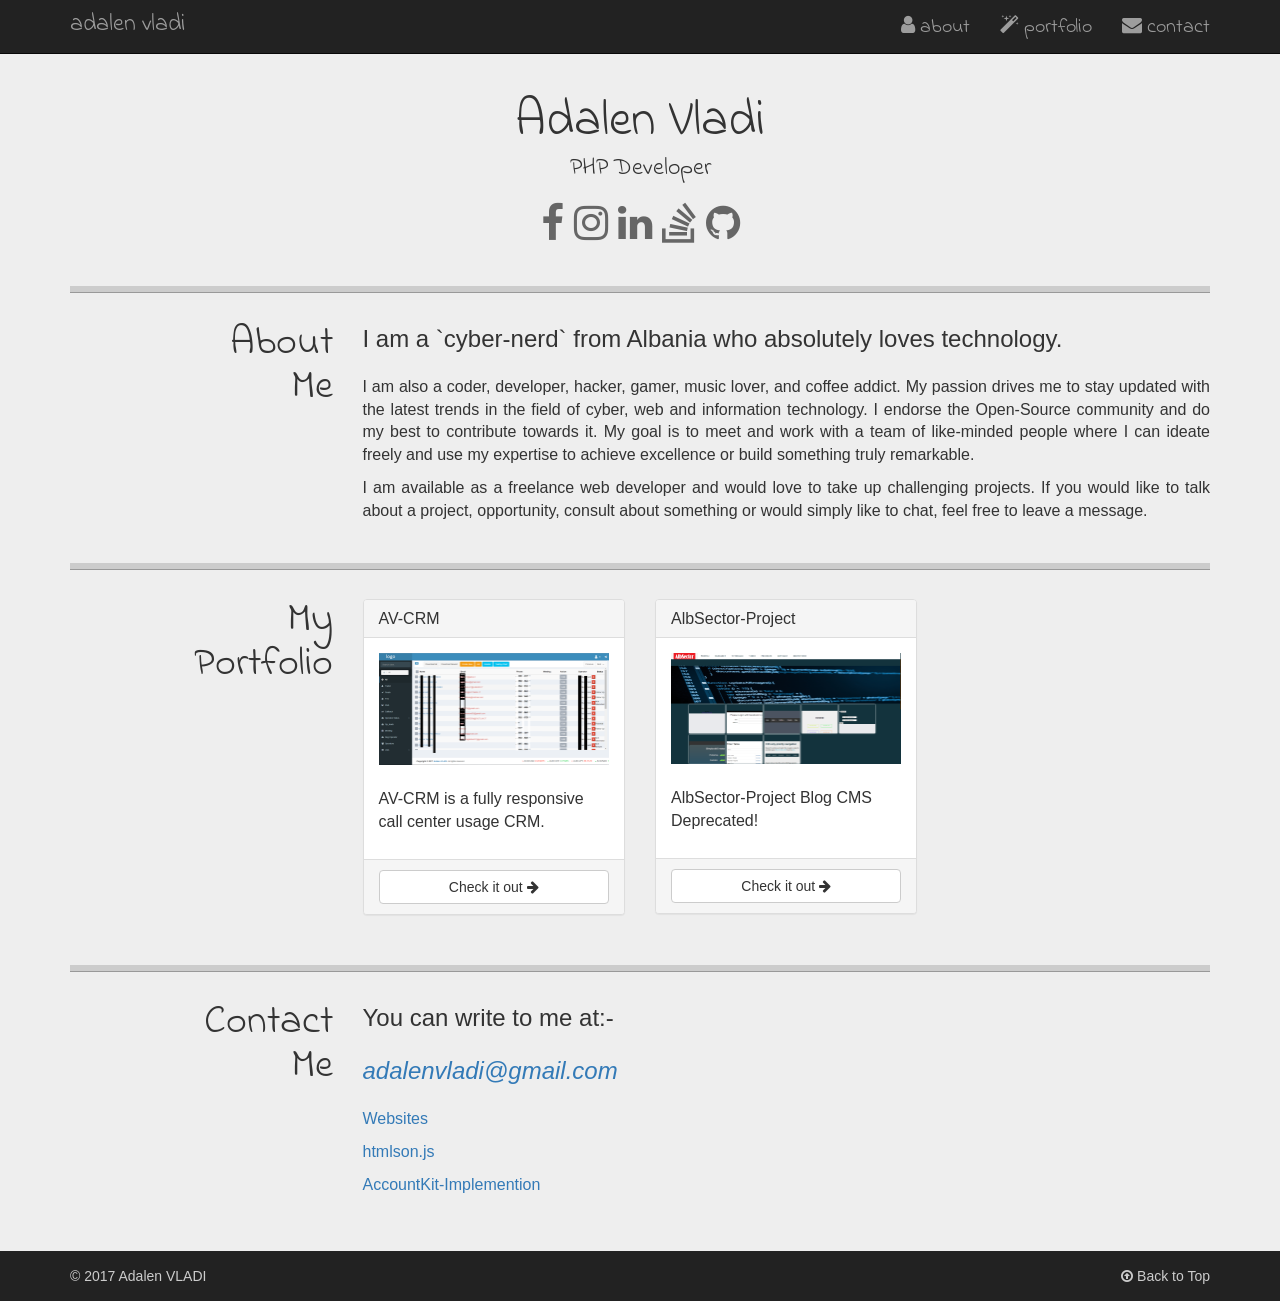
==== index.html @ 7b53b4fb "Update index.html" ====
<!DOCTYPE html>
<html >
<head>
  <meta charset="UTF-8">
  <title>Adalen VLADI</title>

<meta http-equiv="X-UA-Compatible" content="IE=edge">
<meta name="viewport" content="width=device-width, initial-scale=1">
	
  <!-- Global site tag (gtag.js) - Google Analytics -->
<script async src="https://www.googletagmanager.com/gtag/js?id=UA-82743212-6"></script>
<script>
  window.dataLayer = window.dataLayer || [];
  function gtag(){dataLayer.push(arguments);}
  gtag('js', new Date());

  gtag('config', 'UA-82743212-6');
</script>

  <link rel='stylesheet prefetch' href='https://maxcdn.bootstrapcdn.com/bootstrap/3.3.5/css/bootstrap.min.css'>
<link rel='stylesheet prefetch' href='https://maxcdn.bootstrapcdn.com/font-awesome/4.5.0/css/font-awesome.min.css'>
<link rel='stylesheet prefetch' href='https://fonts.googleapis.com/css?family=Indie+Flower'>

      <link rel="stylesheet" href="css/style.css">

 <script type="application/ld+json">
{
  "@context": "http://schema.org",
  "@type": "Person",

  "email": "adalenvladi@gmail.com",
  "image": "images/adalenv.jpg",
  "jobTitle": "Web Developer",
  "name": "Adalen Vladi",
  "telephone": "+355 683546168",
  "url": "https://adalenv.github.io",
    "sameAs": [
    "http://www.facebook.com/adalenv",
    "http://instagram.com/adalenv",
    "http://www.linkedin.com/in/adalenv",
    "http://plus.google.com/+AdalenVladi"
  ]
}
</script>
</head>

<body>
  <header class="top">
	<nav class="navbar navbar-inverse navbar-static-top">
		<div class="container">
			<div class="navbar-header">
				<a class="navbar-brand" href="#">adalen vladi</a>
				<button type="button" class="navbar-toggle collapsed" data-toggle="collapse" data-target="#navMenu">
        <span class="sr-only">Toggle navigation</span>
        <span class="icon-bar"></span>
        <span class="icon-bar"></span>
        <span class="icon-bar"></span>
      </button>
			</div>
			<div id="navMenu" class="collapse navbar-collapse">
				<ul class="nav navbar-nav navbar-right">
					<li>
						<a href="#about">
							<i class="fa fa-user"></i> about
						</a>
					</li>
					<li>
						<a href="#portfolio">
							<i class="fa fa-magic"></i> portfolio
						</a>
					</li>
					<li>
						<a href="#contact">
							<i class="fa fa-envelope"></i> contact
						</a>
					</li>
				</ul>
			</div>
		</div>
	</nav>
	<div class="container">
		<div class="row">

		</div>
		<div class="row">
			<div class="col-xs-12 text-center">
				<h1>Adalen Vladi</h1>
				<h3>PHP Developer</h3>
			</div>
		</div>
		<div class="row">
			<div class="col-xs-12 text-center social">
				<a href="https://facebook.com/adalenv" target="_blank">
					<i class="fa fa-facebook"></i>
				</a>
				<a href="https://instagram.com/adalenv" target="_blank">
					<i class="fa fa-instagram"></i>
				</a>
				<a href="https://in.linkedin.com/in/adalenv" target="_blank">
					<i class="fa fa-linkedin"></i>
				</a>
				<a href="https://stackoverflow.com/users/5960742/adaleni?tab=profile" target="_blank">
					<i class="fa fa-stack-overflow"></i>
				</a>
				<a href="https://github.com/adalenv" target="_blank">
					<i class="fa fa-github"></i>
				</a>
			</div>
		</div>
		<hr class="secDiv">
	</div>
</header>
<main>
	<section id="about" class="container">
		<div class="row">
			<div class="col-md-3 text-right hidden-sm hidden-xs">
				<h2>About<br>Me</h2>
			</div>
			<div class="col-xs-12 col-md-9">
				<h2 class="visible-xs visible-sm">About Me</h2>
				<p class="lead">I am a `cyber-nerd` from Albania who absolutely loves technology.</p>
				<p class="text-justify">I am also a coder, developer, hacker, gamer, music lover, and coffee addict. 
					My passion
					drives me to stay updated with the latest trends in the field of cyber, web and information technology. I endorse the Open-Source community and do my best to contribute towards it. My goal is to meet and work with a team of like-minded people where I can ideate freely and use my expertise to achieve excellence or build something truly remarkable.</p>
				<p class="text-justify">I am available as a freelance web developer and would love to take up challenging projects. If you would like to talk about a project, opportunity, consult about something or would simply like to chat, feel free to leave a message.</p>
			</div>
		</div>
		<hr class="secDiv">
	</section>
	<section id="portfolio" class="container">
		<div class="row">
			<div class="col-md-3 text-right hidden-sm hidden-xs">
				<h2>My<br>Portfolio</h2>
			</div>
			<div class="col-xs-12 col-md-9">
				<h2 class="visible-xs visible-sm">My Portfolio</h2>
				<div class="row">
					<div class="col-xs-12 col-sm-4">
						<div class="panel panel-default">
							<div class="panel-heading">
								<h4 class="panel-title">AV-CRM</h4>
							</div>
							<div class="panel-body">
								<img class="img-responsive" src="images/av-crm.png" alt="AV-CRM">
								<br><p>AV-CRM  is a fully responsive call center usage CRM.  </p>
							</div>
							<div class="panel-footer">
								<a class="btn btn-default btn-block" href="https://github.com/albsector/AV-CRM">
									Check it out <i class="fa fa-arrow-right"></i>
								</a>
							</div>
						</div>
					</div>
					<div class="col-xs-12 col-sm-4">
						<div class="panel panel-default">
							<div class="panel-heading">
								<h4 class="panel-title">AlbSector-Project</h4>
							</div>
							<div class="panel-body">
								<img class="img-responsive" src="images/albsector.png" alt="AlbSector-Project">
								<br><p>AlbSector-Project  Blog CMS    Deprecated!</p>
								
							</div>
							<div class="panel-footer">
								<a class="btn btn-default btn-block" href="https://github.com/adalenv/AlbSector-Project">
									Check it out <i class="fa fa-arrow-right"></i>
								</a>
							</div>
						</div>
					</div>
					
					</div>
				</div>
			</div>
		</div>
		<hr class="secDiv">
	</section>
	<section id="contact" class="container">
		<div class="row">
			<div class="col-md-3 text-right hidden-sm hidden-xs">
				<h2>Contact<br>Me</h2>
			</div>
			<div class="col-xs-12 col-md-9">
				<h2 class="visible-xs visible-sm">Contact Me</h2>
				<p class="lead">You can write to me at:-</p>
				<p class="lead"><em><a href="mailto:adalenvladi@gmails.com">adalenvladi@gmail.com</a></em></p>
				<p><a href="websites/">Websites</a></p>
				<p><a href="htmlson.js/">htmlson.js</a></p>
				<p><a href="AccountKit-Implemention/">AccountKit-Implemention</a></p>
			</div>
		</div>
	</section>
</main>
<footer>
	<div class="container">
		<span class="pull-left">&copy; 2017 Adalen VLADI</span>
		<span class="pull-right">
			<a href="#">
				<i class="fa fa-arrow-circle-o-up"></i> Back to Top
			</a>
		</span>
	</div>
</footer>
  <script src='https://cdnjs.cloudflare.com/ajax/libs/jquery/2.1.3/jquery.min.js'></script>
<script src='https://maxcdn.bootstrapcdn.com/bootstrap/3.3.5/js/bootstrap.min.js'></script>

  
</body>
</html>
---- css/style.css ----
body {
	font-family: 'Indie Flower', cursive;
	font-size: 16px;
	background: #eee;
}

footer {
	font-family: Helvetica Neue, Helvetica, sans-serif;
	font-size: 14px;
	background: #222;
	color: #ccc;
	padding: 15px;
	text-align: center;
}

footer a {
	color: #ccc;
}

footer a:hover, footer a:focus {
	color: #abc123;
	text-decoration: none;
}

p {
	font-family: Helvetica Neue, Helvetica, sans-serif;
}

p.lead {
	font-size: 24px;
	font-weight: 500;
}

.img-thumbnail {
	border: 3px solid #111;
}

hr.secDiv {
	border: 3px solid #ccc;
	box-shadow: 0 1px 0 #999;
	margin: 30px 0;
}

nav a.navbar-brand {
	font-size: 24px;
}

nav .navbar-nav > li > a {
	font-size: 20px;
}

header.top h1 {
	font-size: 50px;
}

header.top h3 {
	line-height: 0;
	margin-bottom: 30px;
}

.social {
	font-size: 40px;
}

.social a {
	color: #666;
	text-decoration: none;
	transition: all 0.3s;
}

.social a:hover,
.social a:focus {
	color: #111;
	text-shadow: 0px 0px 3px #111;
}

#about h2,
#portfolio h2,
#contact h2 {
	font-size: 40px;
	margin: 0 0 15px 0;
}

.panel {
	font-family: Helvetica Neue, Helvetica, sans-serif;
}

#contact {
	min-height: 250px;
}
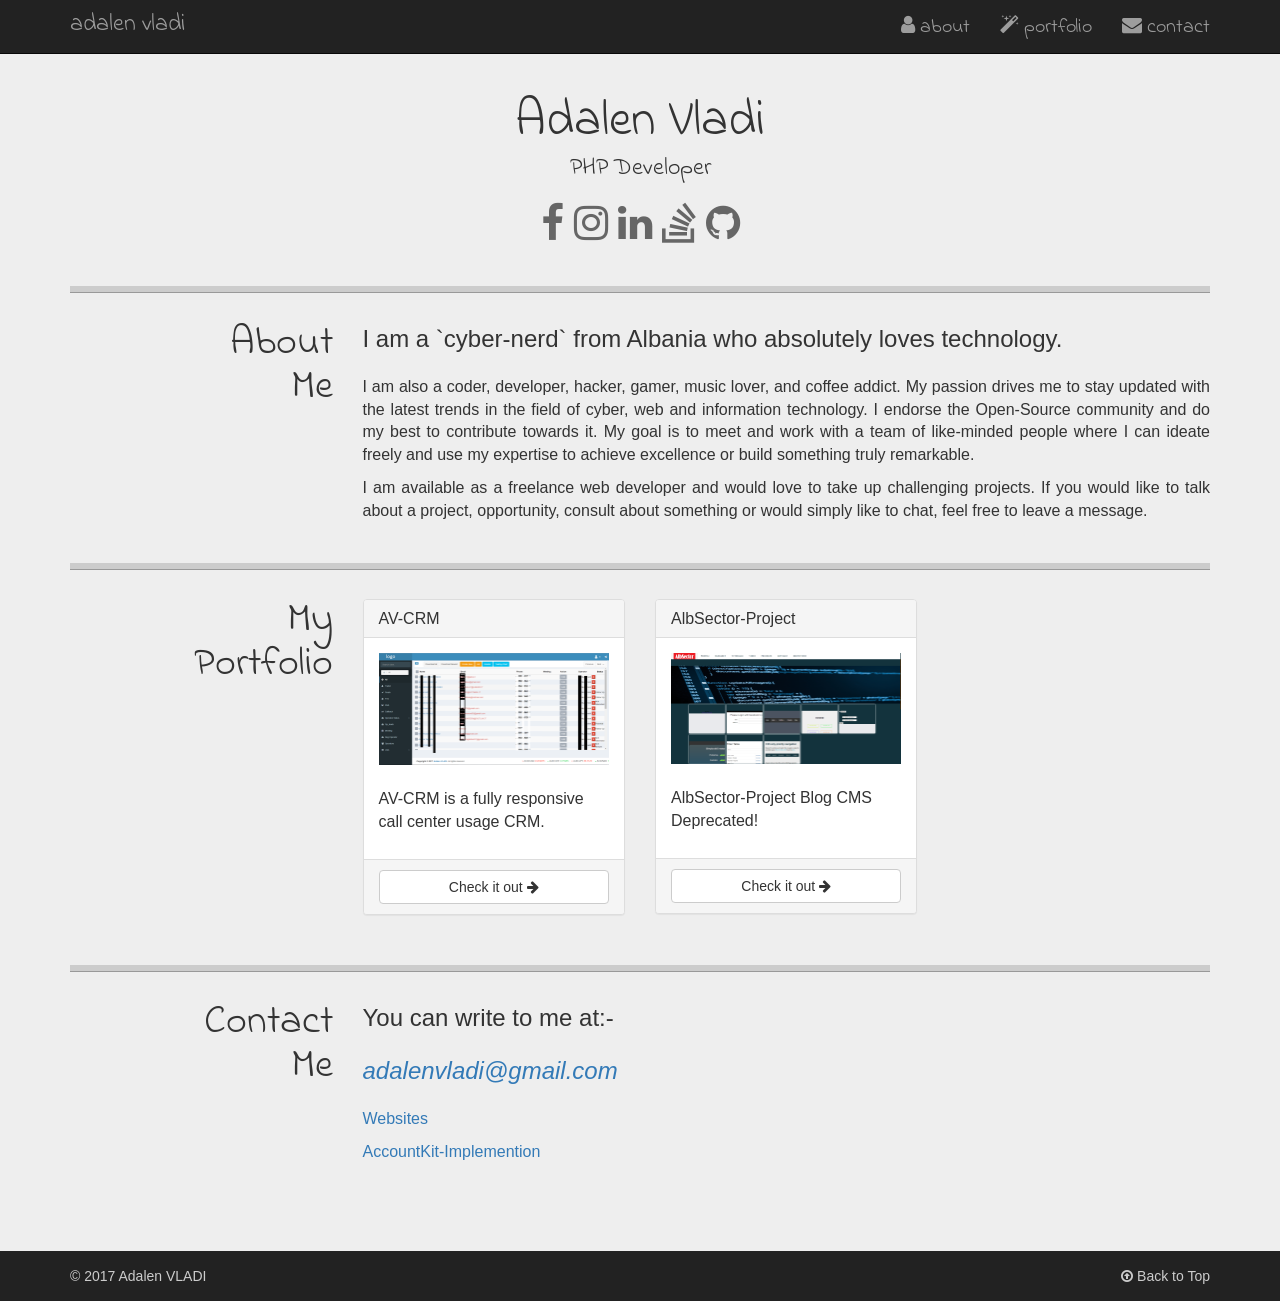
==== commit b0a64e88: "Update index.html" ====
--- a/index.html
+++ b/index.html
@@ -172,7 +172,6 @@
 					</div>
 				</div>
 			</div>
-		</div>
 		<hr class="secDiv">
 	</section>
 	<section id="contact" class="container">
@@ -185,7 +184,6 @@
 				<p class="lead">You can write to me at:-</p>
 				<p class="lead"><em><a href="mailto:adalenvladi@gmails.com">adalenvladi@gmail.com</a></em></p>
 				<p><a href="websites/">Websites</a></p>
-				<p><a href="htmlson.js/">htmlson.js</a></p>
 				<p><a href="AccountKit-Implemention/">AccountKit-Implemention</a></p>
 			</div>
 		</div>
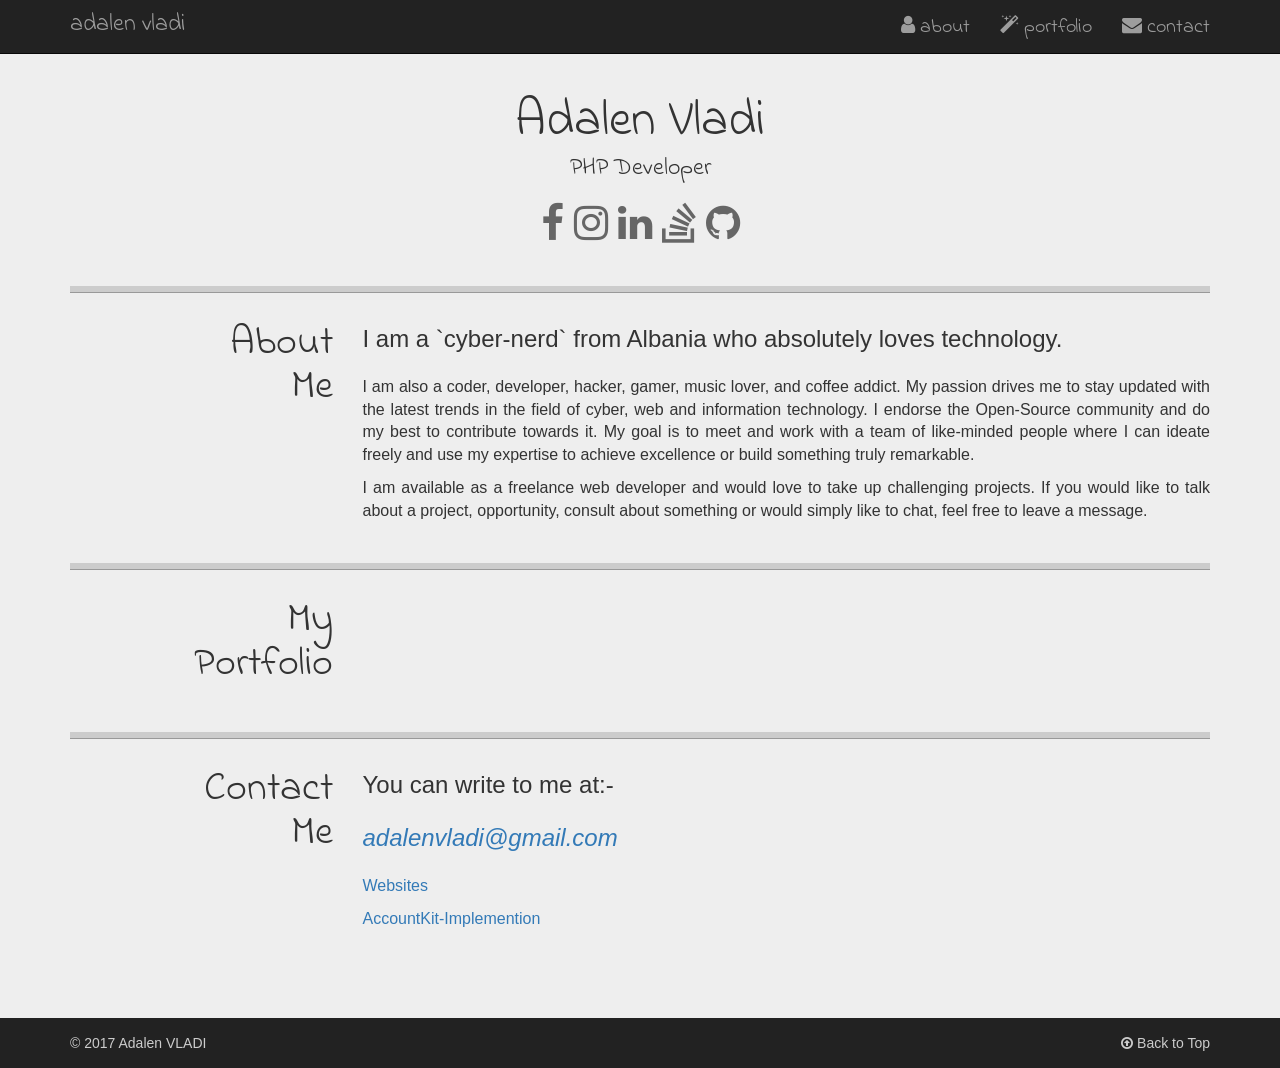
==== commit b742f420: "Github API" ====
--- a/index.html
+++ b/index.html
@@ -135,41 +135,10 @@
 			<div class="col-xs-12 col-md-9">
 				<h2 class="visible-xs visible-sm">My Portfolio</h2>
 				<div class="row">
-					<div class="col-xs-12 col-sm-4">
-						<div class="panel panel-default">
-							<div class="panel-heading">
-								<h4 class="panel-title">AV-CRM</h4>
-							</div>
-							<div class="panel-body">
-								<img class="img-responsive" src="images/av-crm.png" alt="AV-CRM">
-								<br><p>AV-CRM  is a fully responsive call center usage CRM.  </p>
-							</div>
-							<div class="panel-footer">
-								<a class="btn btn-default btn-block" href="https://github.com/albsector/AV-CRM">
-									Check it out <i class="fa fa-arrow-right"></i>
-								</a>
-							</div>
-						</div>
-					</div>
-					<div class="col-xs-12 col-sm-4">
-						<div class="panel panel-default">
-							<div class="panel-heading">
-								<h4 class="panel-title">AlbSector-Project</h4>
-							</div>
-							<div class="panel-body">
-								<img class="img-responsive" src="images/albsector.png" alt="AlbSector-Project">
-								<br><p>AlbSector-Project  Blog CMS    Deprecated!</p>
-								
-							</div>
-							<div class="panel-footer">
-								<a class="btn btn-default btn-block" href="https://github.com/adalenv/AlbSector-Project">
-									Check it out <i class="fa fa-arrow-right"></i>
-								</a>
-							</div>
-						</div>
-					</div>
 					
-					</div>
+					<ul class="projects-ul">
+					</ul>
+				</div>
 				</div>
 			</div>
 		<hr class="secDiv">
@@ -201,7 +170,131 @@
 </footer>
   <script src='https://cdnjs.cloudflare.com/ajax/libs/jquery/2.1.3/jquery.min.js'></script>
 <script src='https://maxcdn.bootstrapcdn.com/bootstrap/3.3.5/js/bootstrap.min.js'></script>
-
-  
+<script>
+	const classes = {
+  a: "projects-a",
+  li: "projects-li",
+  ul: "projects-ul",
+  lang: "projects-lang",
+  desc: "projects-desc"
+};
+
+const username = "adalenv";
+
+const repoXHR = new XMLHttpRequest();
+
+function populate() {
+  const repos = JSON.parse(this.response);
+  const ul = document.getElementsByClassName(classes.ul)[0];
+
+  for (var i = 0, len = repos.length; i < len; i++) {
+    if (!repos[i].fork) {
+      const li = document.createElement("li");
+      const a = document.createElement("a");
+      const p = document.createElement("p");
+      const p2 = document.createElement("p");
+      
+      li.className = classes.li;
+      
+      a.className = classes.a;
+      a.href = repos[i].html_url;
+      a.innerText = repos[i].name;
+      
+      p.className = classes.lang;
+      p.innerText = repos[i].language || " ";
+      
+      p2.className = classes.desc;
+      p2.innerText = repos[i].description;
+      
+      ul.appendChild(li)
+        .appendChild(a)
+        .appendChild(p)
+        .appendChild(p2);
+    }
+  }
+}
+
+repoXHR.open(
+  "GET",
+  'https://api.github.com/users/' + username + '/repos?sort=pushed&type=owner',
+  true
+);
+repoXHR.addEventListener("load", populate);
+repoXHR.send();
+
+</script>
+  <style>
+
+
+.projects-title {
+  color: #518bbe;
+  vertical-align: .35em;
+  display: inline-block;
+  font-size: 2em;
+  font-weight: 400;
+}
+
+.projects-ul {
+  margin: 0;
+  padding: 0;
+}
+
+.projects-li {
+  box-sizing: border-box;
+  width: 16em;
+  height: 11em;
+  vertical-align: top;
+  display: inline-block;
+  list-style: none;
+  margin: 1em 0 0 1em;
+  padding: .5em;
+  overflow: hidden;
+  text-overflow: ellipsis;
+}
+
+.projects-li:nth-child(3n-2) {
+  margin: 1em 0 0 0;
+}
+
+.projects-a {
+  height: 11em;
+	border-top: .5em solid #efefef;
+	display: block;
+  color: #518bbe;
+  text-decoration: none;
+  padding: 0 .5em 0 0;
+  margin: 0;
+  font-size: 1.1em;
+}
+.projects-a:hover {
+  border-top: .5em solid #4C4690;
+}
+
+.projects-a:hover {
+  color: #4C4690;
+}
+
+.projects-lang {
+  color: #999;
+  font-size: .8em;
+  margin: .2em 0 0 0;
+}
+
+.projects-desc {
+  color: #171717;
+  text-overflow: inherit;
+}
+
+.social-icons {
+	display: inline-block;
+  width: 3em;
+  height: 3em;
+  margin-right: .5em;
+}
+
+.social-icons path {
+  fill: #518bbe;
+}
+</style>
 </body>
 </html>
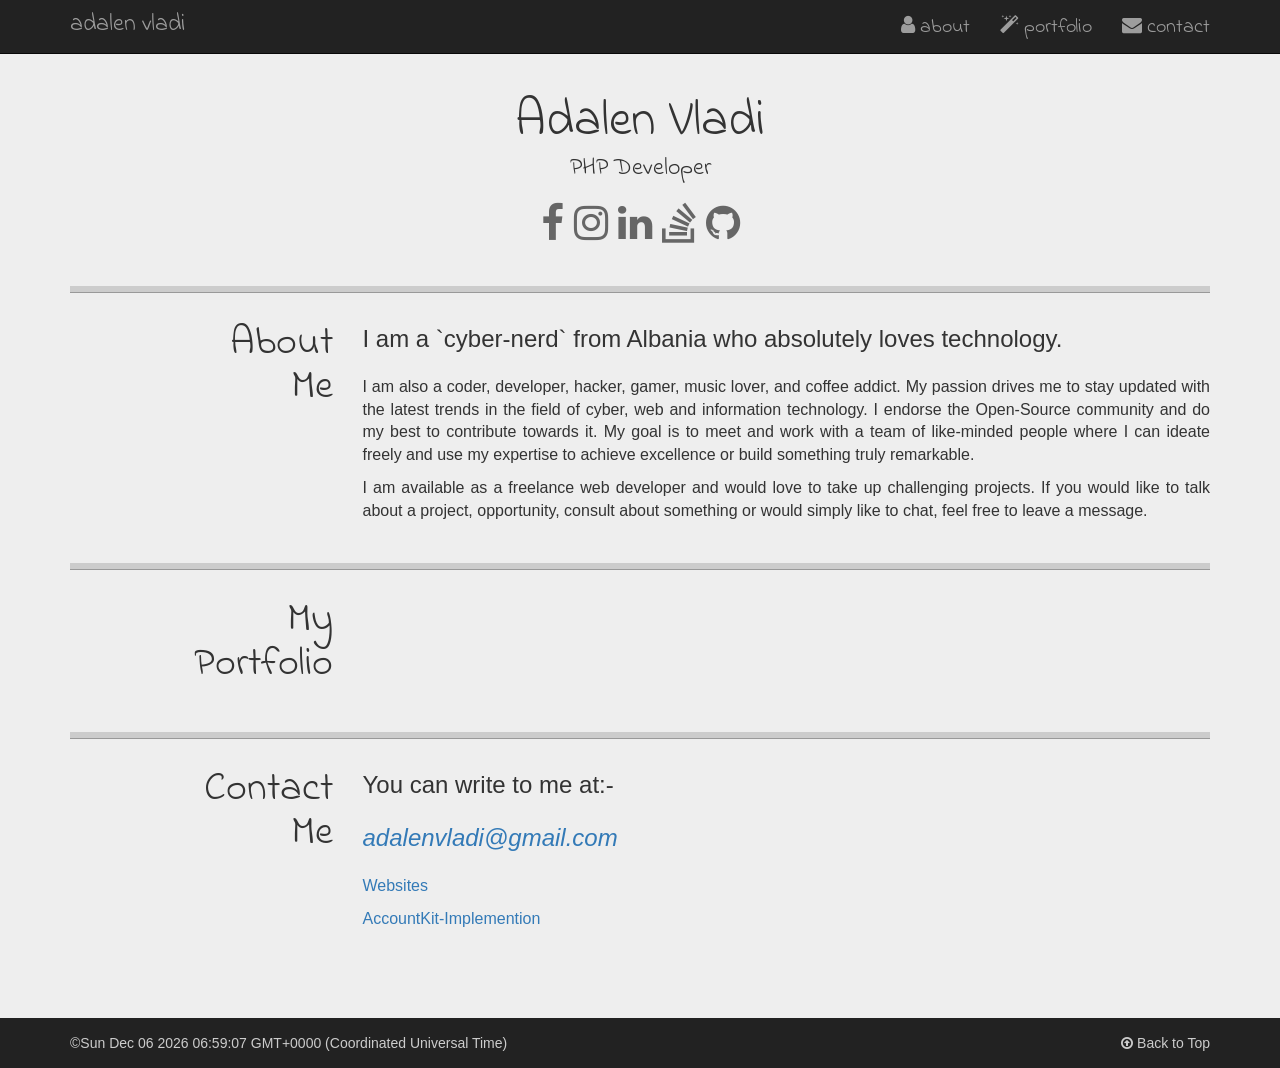
==== commit 68129d14: "Update index.html" ====
--- a/index.html
+++ b/index.html
@@ -160,7 +160,7 @@
 </main>
 <footer>
 	<div class="container">
-		<span class="pull-left">&copy; 2017 Adalen VLADI</span>
+		<span class="pull-left">&copy;<script>document.write(new Date());</script></span>
 		<span class="pull-right">
 			<a href="#">
 				<i class="fa fa-arrow-circle-o-up"></i> Back to Top
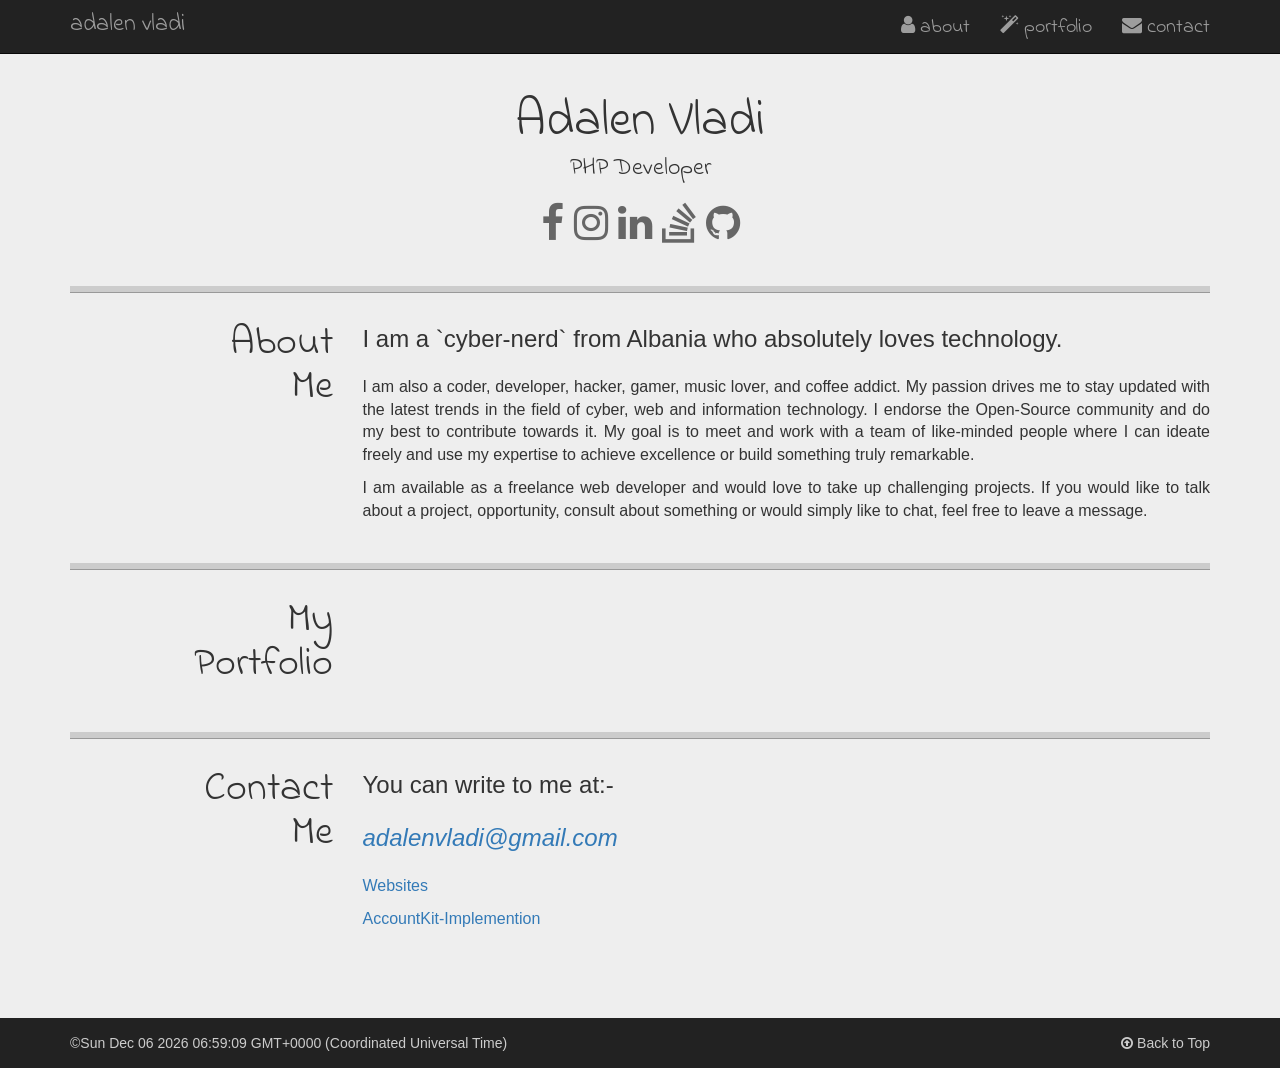
==== commit 5ab4ea0d: "Update index.html" ====
--- a/index.html
+++ b/index.html
@@ -257,6 +257,9 @@
 }
 
 .projects-a {
+  background: url(https://qph.fs.quoracdn.net/main-qimg-b9acd96…) !important;
+  background-position: left !important;
+  background-origin: border-box !important;
   height: 11em;
 	border-top: .5em solid #efefef;
 	display: block;
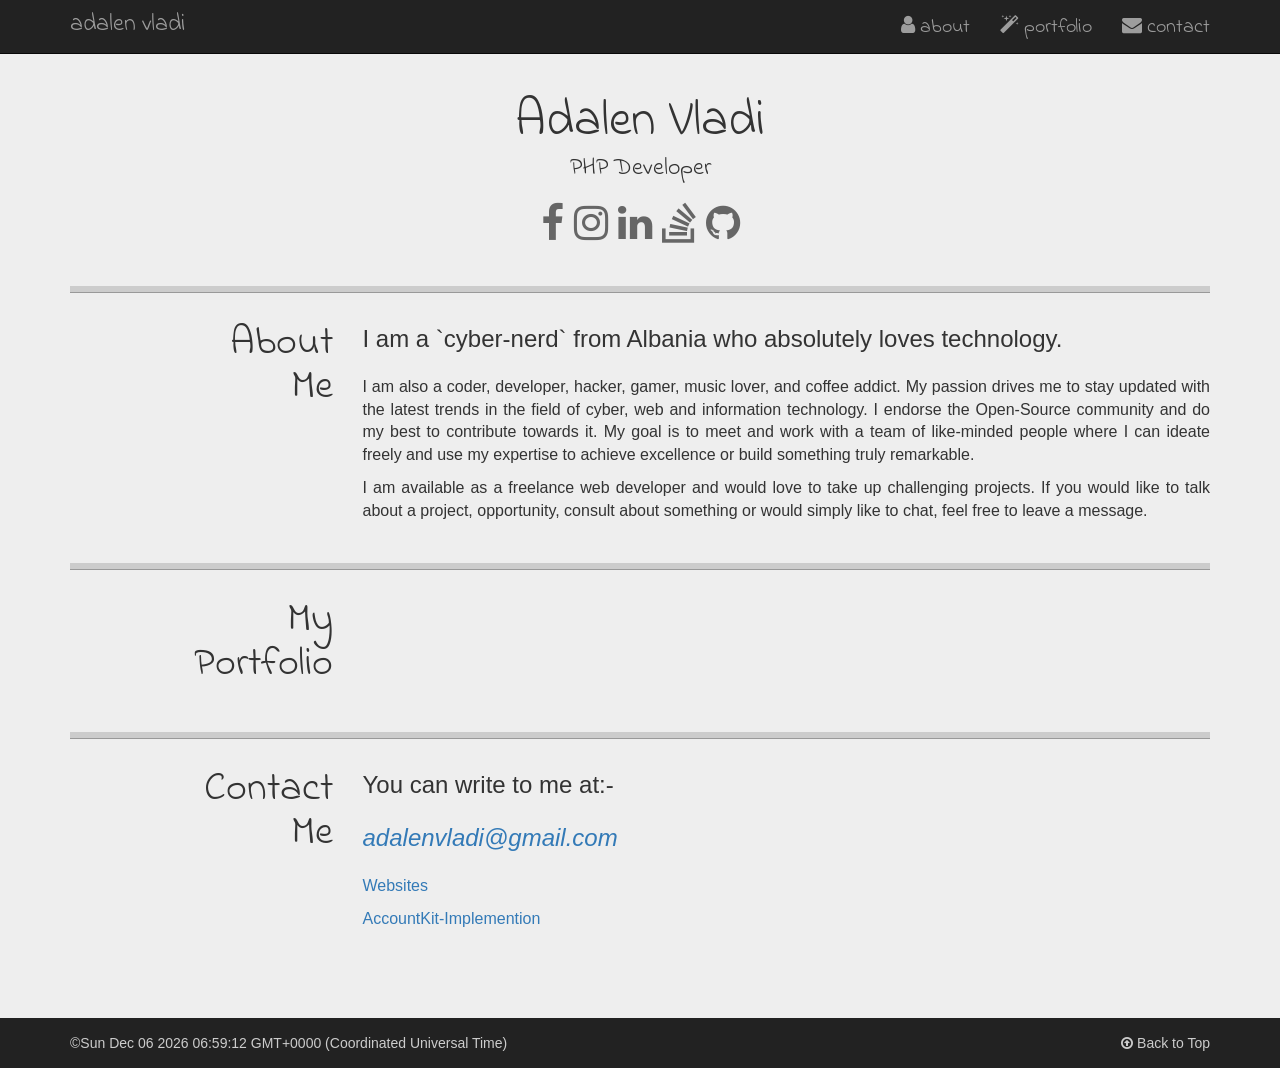
==== commit 678c3b37: "Fixed img url" ====
--- a/index.html
+++ b/index.html
@@ -257,7 +257,7 @@
 }
 
 .projects-a {
-  background: url(https://qph.fs.quoracdn.net/main-qimg-b9acd96…) !important;
+  background: url('https://qph.fs.quoracdn.net/main-qimg-b9acd96ce9cbc1d063f309f2ee847e48') !important;
   background-position: left !important;
   background-origin: border-box !important;
   height: 11em;
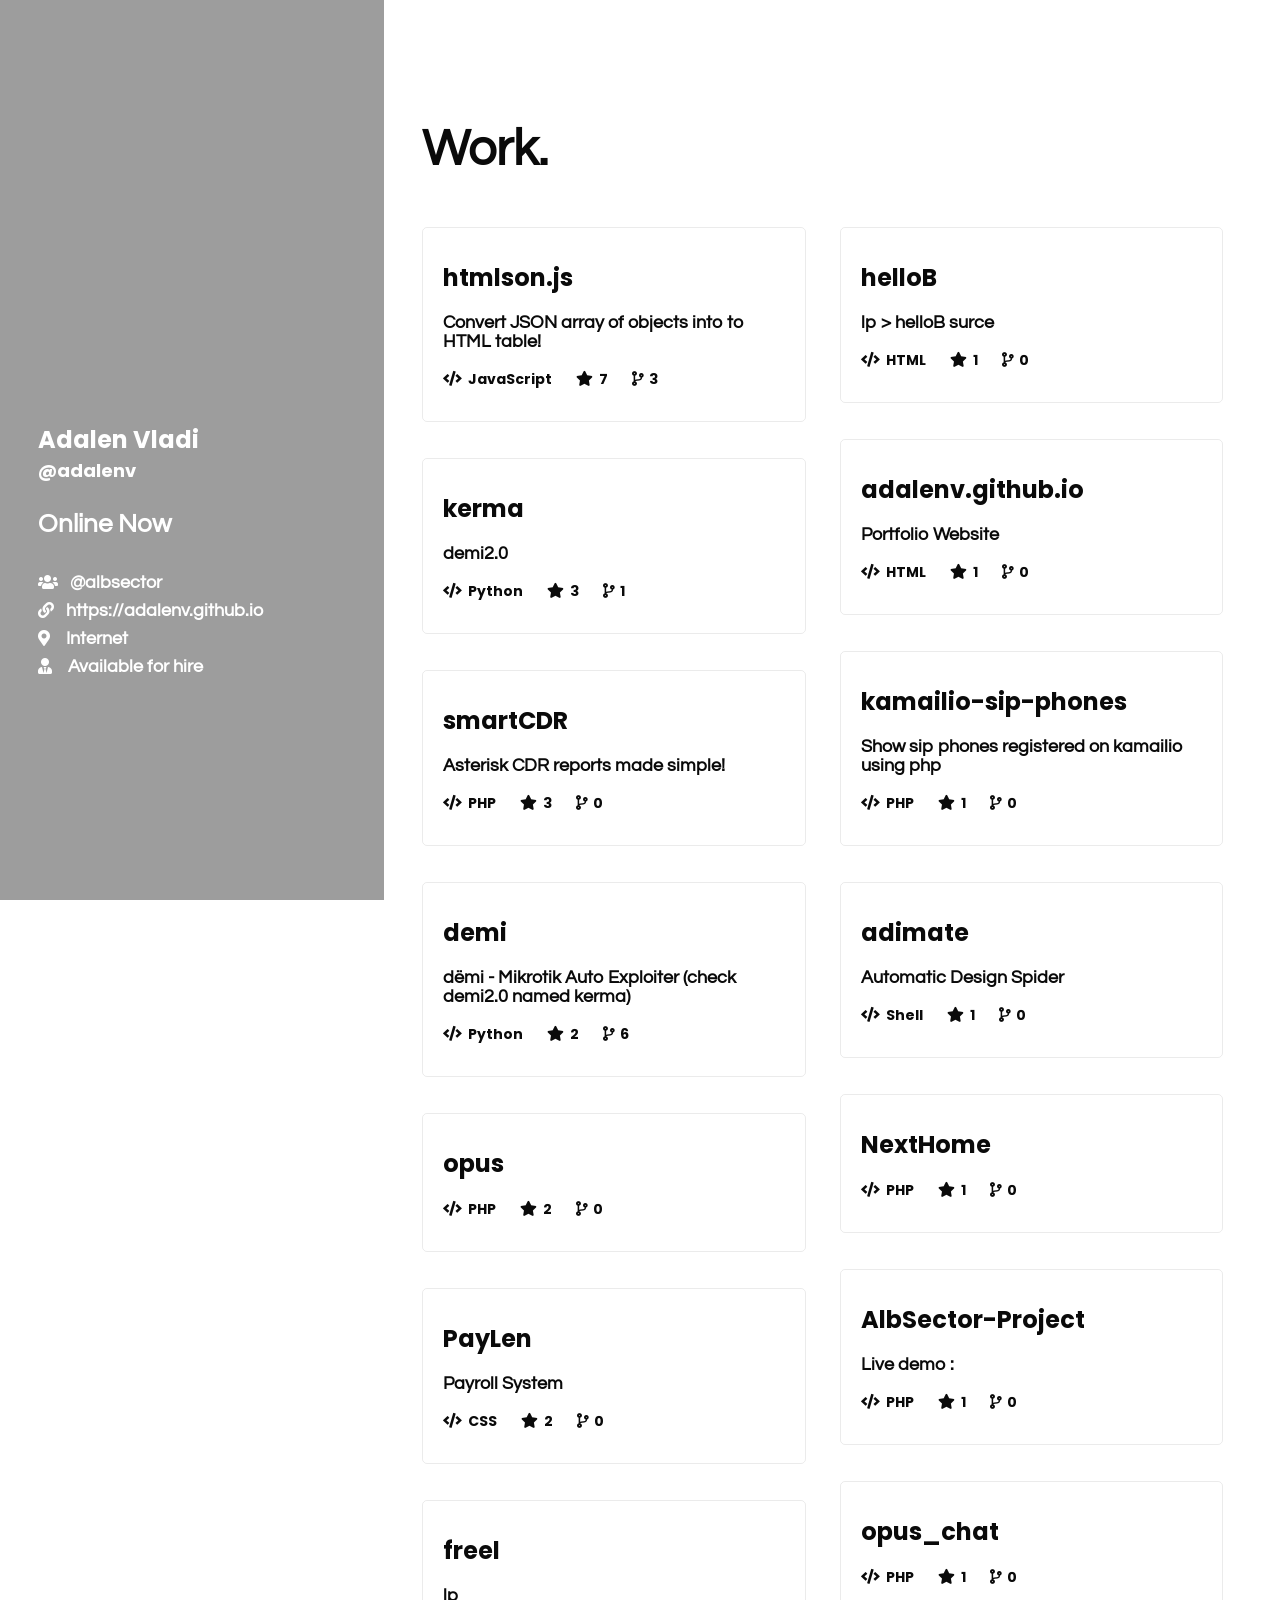
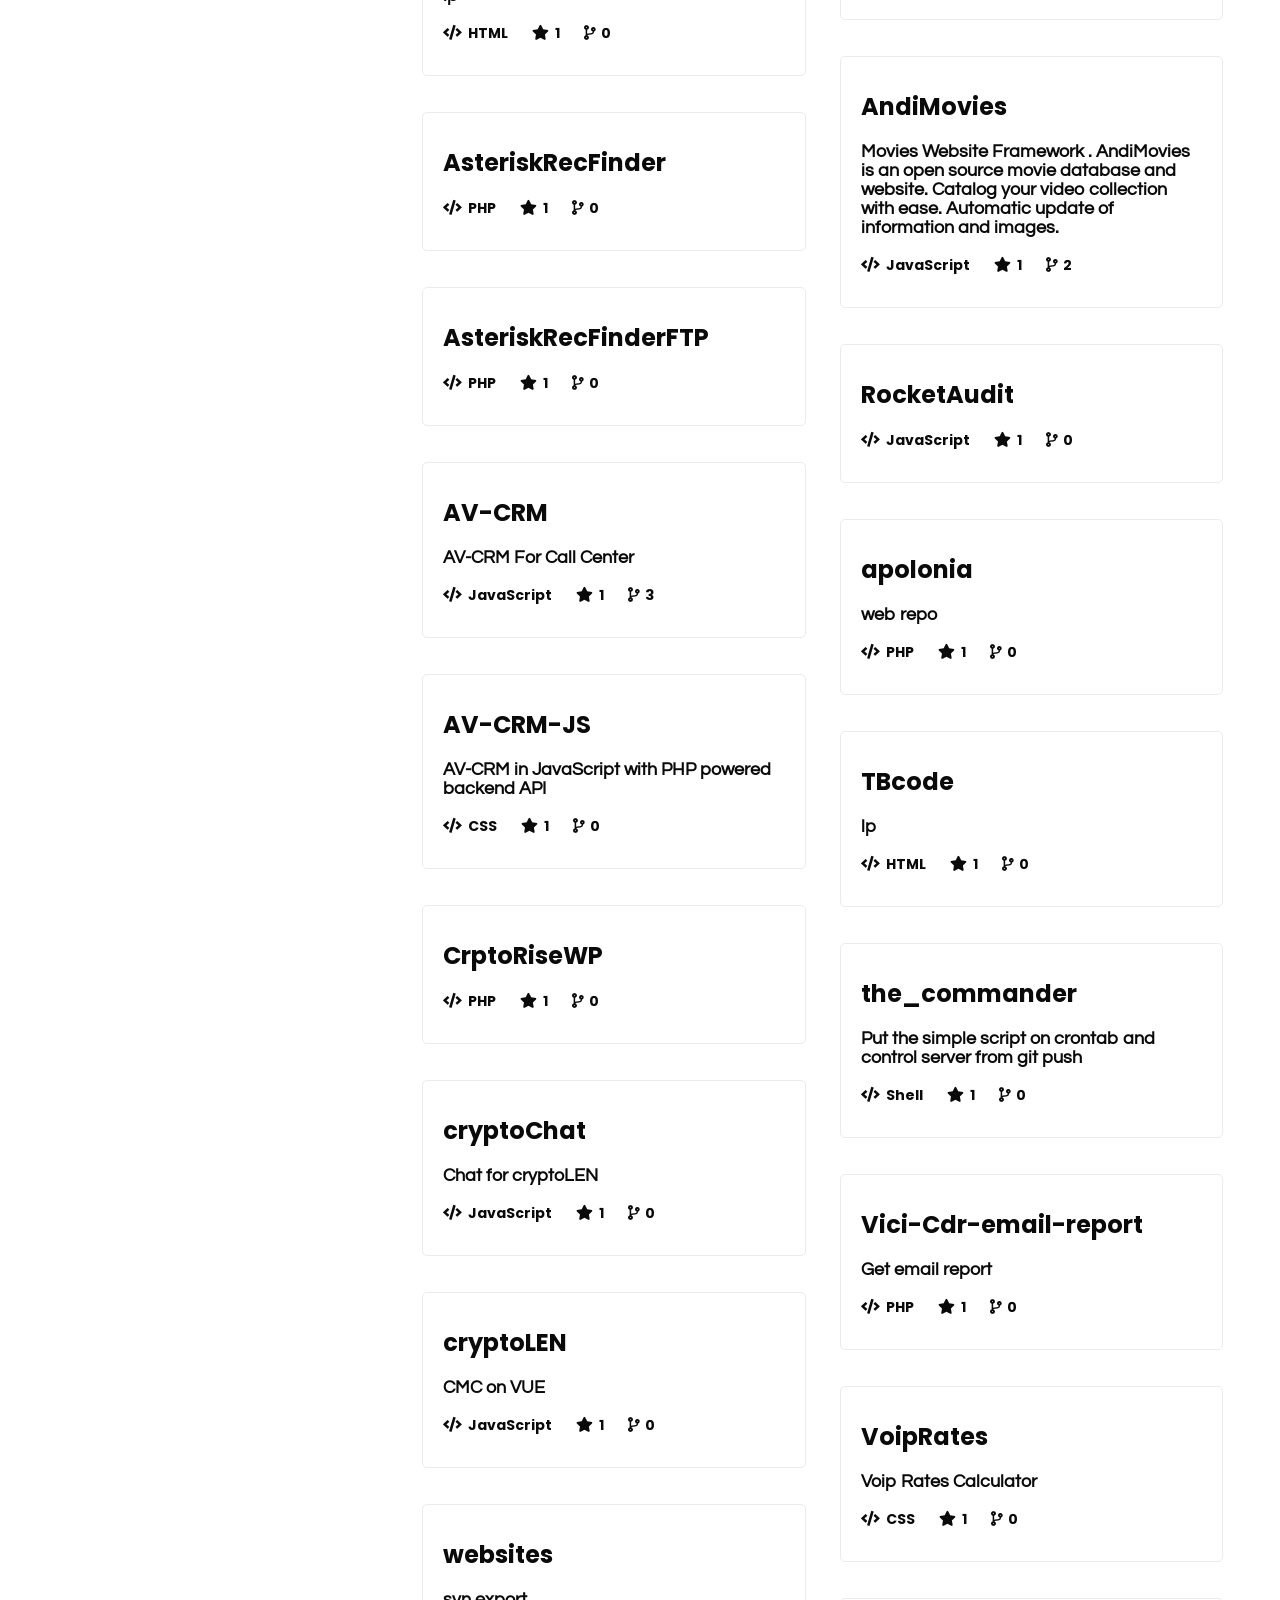
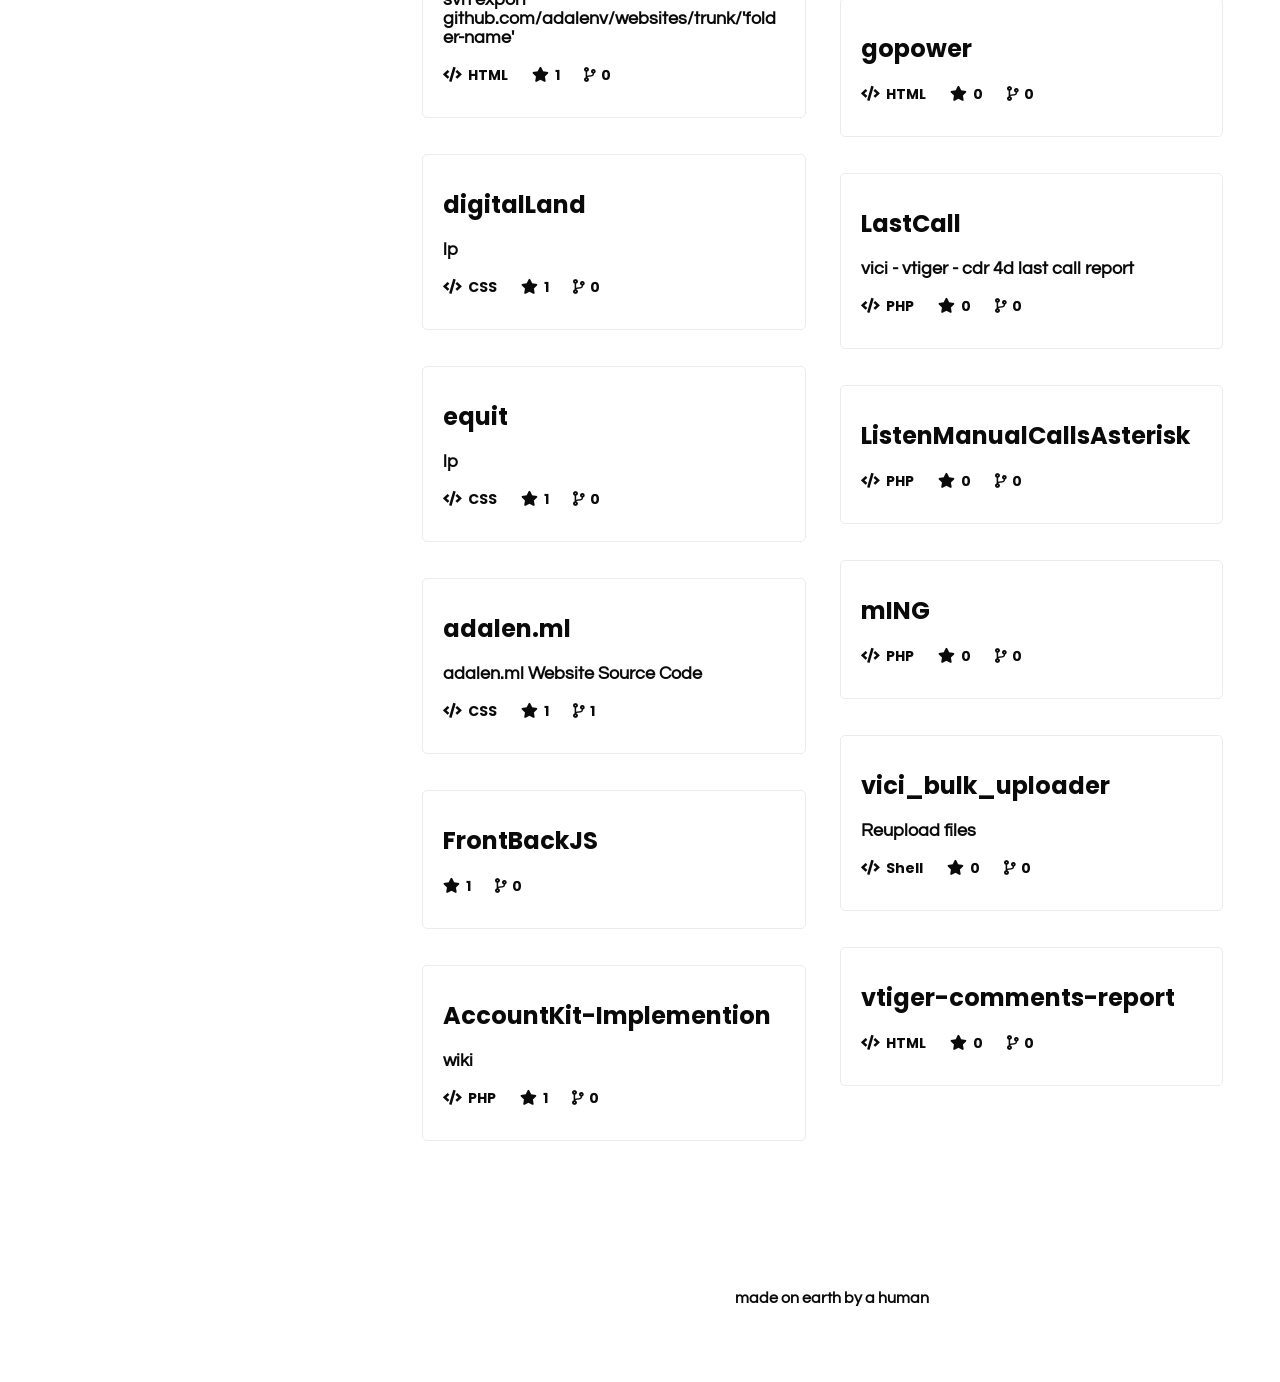
==== commit 07ea67e4: "update" ====
--- a/index.html
+++ b/index.html
@@ -1,303 +1,595 @@
-<!DOCTYPE html>
-<html >
-<head>
-  <meta charset="UTF-8">
-  <title>Adalen VLADI</title>
+<!DOCTYPE html><html lang="en"><head>
+    <meta charset="UTF-8">
+    <meta name="viewport" content="width=device-width, initial-scale=1.0">
+    <meta http-equiv="X-UA-Compatible" content="ie=edge">
+    <title>adalenv</title>
+    <link rel="stylesheet" href="https://cdnjs.cloudflare.com/ajax/libs/animate.css/3.7.0/animate.min.css">
+    <link rel="stylesheet" href="https://use.fontawesome.com/releases/v5.7.1/css/all.css" integrity="sha384-fnmOCqbTlWIlj8LyTjo7mOUStjsKC4pOpQbqyi7RrhN7udi9RwhKkMHpvLbHG9Sr" crossorigin="anonymous">
+    <script src="https://code.jquery.com/jquery-3.4.1.min.js" integrity="sha256-CSXorXvZcTkaix6Yvo6HppcZGetbYMGWSFlBw8HfCJo=" crossorigin="anonymous"></script>
+    <link rel="stylesheet" href="index.css">
+<link rel="icon" href="https://avatars2.githubusercontent.com/u/7238874?v=4" type="image/png"></head>
+<body>
+    <div id="loading">
+        <div id="spinner"></div>
+    </div>
+    <div id="profile">
+        <div id="profile_img" style="background: url(https://avatars2.githubusercontent.com/u/7238874?v=4) center;"></div>
+        <div id="username"><span style="display:block;">Adalen Vladi</span>@adalenv</div>
+        <div id="userbio" style="display: block;">Online Now</div>
+        <div id="about">
+                <span style="display:block;"><i class="fas fa-users"></i> &nbsp; @albsector </span>
+                <span style="display:none;"><i class="fas fa-envelope"></i> &nbsp; null</span>
+                <span style="display:block;"><i class="fas fa-link"></i> &nbsp; https://adalenv.github.io</span>
+                <span style="display:block;"><i class="fas fa-map-marker-alt"></i> &nbsp;&nbsp; Internet</span>
+                <span style="display:block;"><i class="fas fa-user-tie"></i> &nbsp;&nbsp; Available for hire</span></div>
+    </div>
+    <div id="display">
+        <div id="work">
+            <h1>Work.</h1>
+            <div class="projects" id="work_section">
+                        <a href="https://github.com/adalenv/htmlson.js" target="_blank">
+                        <section>
+                            <div class="section_title">htmlson.js</div>
+                            <div class="about_section">
+                            <span style="display:block;">Convert JSON array of objects into to HTML table!</span>
+                            </div>
+                            <div class="bottom_section">
+                                <span style="display:inline-block;"><i class="fas fa-code"></i>&nbsp; JavaScript</span>
+                                <span><i class="fas fa-star"></i>&nbsp; 7</span>
+                                <span><i class="fas fa-code-branch"></i>&nbsp; 3</span>
+                            </div>
+                        </section>
+                        </a>
+                        <a href="https://github.com/adalenv/kerma" target="_blank">
+                        <section>
+                            <div class="section_title">kerma</div>
+                            <div class="about_section">
+                            <span style="display:block;">demi2.0</span>
+                            </div>
+                            <div class="bottom_section">
+                                <span style="display:inline-block;"><i class="fas fa-code"></i>&nbsp; Python</span>
+                                <span><i class="fas fa-star"></i>&nbsp; 3</span>
+                                <span><i class="fas fa-code-branch"></i>&nbsp; 1</span>
+                            </div>
+                        </section>
+                        </a>
+                        <a href="https://github.com/adalenv/smartCDR" target="_blank">
+                        <section>
+                            <div class="section_title">smartCDR</div>
+                            <div class="about_section">
+                            <span style="display:block;">Asterisk CDR reports made simple!</span>
+                            </div>
+                            <div class="bottom_section">
+                                <span style="display:inline-block;"><i class="fas fa-code"></i>&nbsp; PHP</span>
+                                <span><i class="fas fa-star"></i>&nbsp; 3</span>
+                                <span><i class="fas fa-code-branch"></i>&nbsp; 0</span>
+                            </div>
+                        </section>
+                        </a>
+                        <a href="https://github.com/adalenv/demi" target="_blank">
+                        <section>
+                            <div class="section_title">demi</div>
+                            <div class="about_section">
+                            <span style="display:block;">dëmi - Mikrotik Auto Exploiter (check demi2.0 named kerma)</span>
+                            </div>
+                            <div class="bottom_section">
+                                <span style="display:inline-block;"><i class="fas fa-code"></i>&nbsp; Python</span>
+                                <span><i class="fas fa-star"></i>&nbsp; 2</span>
+                                <span><i class="fas fa-code-branch"></i>&nbsp; 6</span>
+                            </div>
+                        </section>
+                        </a>
+                        <a href="https://github.com/adalenv/opus" target="_blank">
+                        <section>
+                            <div class="section_title">opus</div>
+                            <div class="about_section">
+                            <span style="display:none;">undefined</span>
+                            </div>
+                            <div class="bottom_section">
+                                <span style="display:inline-block;"><i class="fas fa-code"></i>&nbsp; PHP</span>
+                                <span><i class="fas fa-star"></i>&nbsp; 2</span>
+                                <span><i class="fas fa-code-branch"></i>&nbsp; 0</span>
+                            </div>
+                        </section>
+                        </a>
+                        <a href="https://github.com/adalenv/PayLen" target="_blank">
+                        <section>
+                            <div class="section_title">PayLen</div>
+                            <div class="about_section">
+                            <span style="display:block;">Payroll System</span>
+                            </div>
+                            <div class="bottom_section">
+                                <span style="display:inline-block;"><i class="fas fa-code"></i>&nbsp; CSS</span>
+                                <span><i class="fas fa-star"></i>&nbsp; 2</span>
+                                <span><i class="fas fa-code-branch"></i>&nbsp; 0</span>
+                            </div>
+                        </section>
+                        </a>
+                        <a href="https://github.com/adalenv/freel" target="_blank">
+                        <section>
+                            <div class="section_title">freel</div>
+                            <div class="about_section">
+                            <span style="display:block;">lp</span>
+                            </div>
+                            <div class="bottom_section">
+                                <span style="display:inline-block;"><i class="fas fa-code"></i>&nbsp; HTML</span>
+                                <span><i class="fas fa-star"></i>&nbsp; 1</span>
+                                <span><i class="fas fa-code-branch"></i>&nbsp; 0</span>
+                            </div>
+                        </section>
+                        </a>
+                        <a href="https://github.com/adalenv/AsteriskRecFinder" target="_blank">
+                        <section>
+                            <div class="section_title">AsteriskRecFinder</div>
+                            <div class="about_section">
+                            <span style="display:none;">undefined</span>
+                            </div>
+                            <div class="bottom_section">
+                                <span style="display:inline-block;"><i class="fas fa-code"></i>&nbsp; PHP</span>
+                                <span><i class="fas fa-star"></i>&nbsp; 1</span>
+                                <span><i class="fas fa-code-branch"></i>&nbsp; 0</span>
+                            </div>
+                        </section>
+                        </a>
+                        <a href="https://github.com/adalenv/AsteriskRecFinderFTP" target="_blank">
+                        <section>
+                            <div class="section_title">AsteriskRecFinderFTP</div>
+                            <div class="about_section">
+                            <span style="display:none;">undefined</span>
+                            </div>
+                            <div class="bottom_section">
+                                <span style="display:inline-block;"><i class="fas fa-code"></i>&nbsp; PHP</span>
+                                <span><i class="fas fa-star"></i>&nbsp; 1</span>
+                                <span><i class="fas fa-code-branch"></i>&nbsp; 0</span>
+                            </div>
+                        </section>
+                        </a>
+                        <a href="https://github.com/adalenv/AV-CRM" target="_blank">
+                        <section>
+                            <div class="section_title">AV-CRM</div>
+                            <div class="about_section">
+                            <span style="display:block;">AV-CRM For Call Center </span>
+                            </div>
+                            <div class="bottom_section">
+                                <span style="display:inline-block;"><i class="fas fa-code"></i>&nbsp; JavaScript</span>
+                                <span><i class="fas fa-star"></i>&nbsp; 1</span>
+                                <span><i class="fas fa-code-branch"></i>&nbsp; 3</span>
+                            </div>
+                        </section>
+                        </a>
+                        <a href="https://github.com/adalenv/AV-CRM-JS" target="_blank">
+                        <section>
+                            <div class="section_title">AV-CRM-JS</div>
+                            <div class="about_section">
+                            <span style="display:block;">AV-CRM in JavaScript with PHP powered backend API</span>
+                            </div>
+                            <div class="bottom_section">
+                                <span style="display:inline-block;"><i class="fas fa-code"></i>&nbsp; CSS</span>
+                                <span><i class="fas fa-star"></i>&nbsp; 1</span>
+                                <span><i class="fas fa-code-branch"></i>&nbsp; 0</span>
+                            </div>
+                        </section>
+                        </a>
+                        <a href="https://github.com/adalenv/CrptoRiseWP" target="_blank">
+                        <section>
+                            <div class="section_title">CrptoRiseWP</div>
+                            <div class="about_section">
+                            <span style="display:none;">undefined</span>
+                            </div>
+                            <div class="bottom_section">
+                                <span style="display:inline-block;"><i class="fas fa-code"></i>&nbsp; PHP</span>
+                                <span><i class="fas fa-star"></i>&nbsp; 1</span>
+                                <span><i class="fas fa-code-branch"></i>&nbsp; 0</span>
+                            </div>
+                        </section>
+                        </a>
+                        <a href="https://github.com/adalenv/cryptoChat" target="_blank">
+                        <section>
+                            <div class="section_title">cryptoChat</div>
+                            <div class="about_section">
+                            <span style="display:block;">Chat for cryptoLEN</span>
+                            </div>
+                            <div class="bottom_section">
+                                <span style="display:inline-block;"><i class="fas fa-code"></i>&nbsp; JavaScript</span>
+                                <span><i class="fas fa-star"></i>&nbsp; 1</span>
+                                <span><i class="fas fa-code-branch"></i>&nbsp; 0</span>
+                            </div>
+                        </section>
+                        </a>
+                        <a href="https://github.com/adalenv/cryptoLEN" target="_blank">
+                        <section>
+                            <div class="section_title">cryptoLEN</div>
+                            <div class="about_section">
+                            <span style="display:block;">CMC on VUE </span>
+                            </div>
+                            <div class="bottom_section">
+                                <span style="display:inline-block;"><i class="fas fa-code"></i>&nbsp; JavaScript</span>
+                                <span><i class="fas fa-star"></i>&nbsp; 1</span>
+                                <span><i class="fas fa-code-branch"></i>&nbsp; 0</span>
+                            </div>
+                        </section>
+                        </a>
+                        <a href="https://github.com/adalenv/websites" target="_blank">
+                        <section>
+                            <div class="section_title">websites</div>
+                            <div class="about_section">
+                            <span style="display:block;"> svn export github.com/adalenv/websites/trunk/'folder-name'</span>
+                            </div>
+                            <div class="bottom_section">
+                                <span style="display:inline-block;"><i class="fas fa-code"></i>&nbsp; HTML</span>
+                                <span><i class="fas fa-star"></i>&nbsp; 1</span>
+                                <span><i class="fas fa-code-branch"></i>&nbsp; 0</span>
+                            </div>
+                        </section>
+                        </a>
+                        <a href="https://github.com/adalenv/digitalLand" target="_blank">
+                        <section>
+                            <div class="section_title">digitalLand</div>
+                            <div class="about_section">
+                            <span style="display:block;">lp</span>
+                            </div>
+                            <div class="bottom_section">
+                                <span style="display:inline-block;"><i class="fas fa-code"></i>&nbsp; CSS</span>
+                                <span><i class="fas fa-star"></i>&nbsp; 1</span>
+                                <span><i class="fas fa-code-branch"></i>&nbsp; 0</span>
+                            </div>
+                        </section>
+                        </a>
+                        <a href="https://github.com/adalenv/equit" target="_blank">
+                        <section>
+                            <div class="section_title">equit</div>
+                            <div class="about_section">
+                            <span style="display:block;">lp</span>
+                            </div>
+                            <div class="bottom_section">
+                                <span style="display:inline-block;"><i class="fas fa-code"></i>&nbsp; CSS</span>
+                                <span><i class="fas fa-star"></i>&nbsp; 1</span>
+                                <span><i class="fas fa-code-branch"></i>&nbsp; 0</span>
+                            </div>
+                        </section>
+                        </a>
+                        <a href="https://github.com/adalenv/adalen.ml" target="_blank">
+                        <section>
+                            <div class="section_title">adalen.ml</div>
+                            <div class="about_section">
+                            <span style="display:block;">adalen.ml Website Source Code</span>
+                            </div>
+                            <div class="bottom_section">
+                                <span style="display:inline-block;"><i class="fas fa-code"></i>&nbsp; CSS</span>
+                                <span><i class="fas fa-star"></i>&nbsp; 1</span>
+                                <span><i class="fas fa-code-branch"></i>&nbsp; 1</span>
+                            </div>
+                        </section>
+                        </a>
+                        <a href="https://github.com/adalenv/FrontBackJS" target="_blank">
+                        <section>
+                            <div class="section_title">FrontBackJS</div>
+                            <div class="about_section">
+                            <span style="display:none;">undefined</span>
+                            </div>
+                            <div class="bottom_section">
+                                <span style="display:none;"><i class="fas fa-code"></i>&nbsp; null</span>
+                                <span><i class="fas fa-star"></i>&nbsp; 1</span>
+                                <span><i class="fas fa-code-branch"></i>&nbsp; 0</span>
+                            </div>
+                        </section>
+                        </a>
+                        <a href="https://github.com/adalenv/AccountKit-Implemention" target="_blank">
+                        <section>
+                            <div class="section_title">AccountKit-Implemention</div>
+                            <div class="about_section">
+                            <span style="display:block;">wiki</span>
+                            </div>
+                            <div class="bottom_section">
+                                <span style="display:inline-block;"><i class="fas fa-code"></i>&nbsp; PHP</span>
+                                <span><i class="fas fa-star"></i>&nbsp; 1</span>
+                                <span><i class="fas fa-code-branch"></i>&nbsp; 0</span>
+                            </div>
+                        </section>
+                        </a>
+                        <a href="https://github.com/adalenv/helloB" target="_blank">
+                        <section>
+                            <div class="section_title">helloB</div>
+                            <div class="about_section">
+                            <span style="display:block;">lp &gt; helloB surce</span>
+                            </div>
+                            <div class="bottom_section">
+                                <span style="display:inline-block;"><i class="fas fa-code"></i>&nbsp; HTML</span>
+                                <span><i class="fas fa-star"></i>&nbsp; 1</span>
+                                <span><i class="fas fa-code-branch"></i>&nbsp; 0</span>
+                            </div>
+                        </section>
+                        </a>
+                        <a href="https://github.com/adalenv/adalenv.github.io" target="_blank">
+                        <section>
+                            <div class="section_title">adalenv.github.io</div>
+                            <div class="about_section">
+                            <span style="display:block;">Portfolio Website</span>
+                            </div>
+                            <div class="bottom_section">
+                                <span style="display:inline-block;"><i class="fas fa-code"></i>&nbsp; HTML</span>
+                                <span><i class="fas fa-star"></i>&nbsp; 1</span>
+                                <span><i class="fas fa-code-branch"></i>&nbsp; 0</span>
+                            </div>
+                        </section>
+                        </a>
+                        <a href="https://github.com/adalenv/kamailio-sip-phones" target="_blank">
+                        <section>
+                            <div class="section_title">kamailio-sip-phones</div>
+                            <div class="about_section">
+                            <span style="display:block;">Show sip phones registered on kamailio using php</span>
+                            </div>
+                            <div class="bottom_section">
+                                <span style="display:inline-block;"><i class="fas fa-code"></i>&nbsp; PHP</span>
+                                <span><i class="fas fa-star"></i>&nbsp; 1</span>
+                                <span><i class="fas fa-code-branch"></i>&nbsp; 0</span>
+                            </div>
+                        </section>
+                        </a>
+                        <a href="https://github.com/adalenv/adimate" target="_blank">
+                        <section>
+                            <div class="section_title">adimate</div>
+                            <div class="about_section">
+                            <span style="display:block;"> Automatic Design Spider</span>
+                            </div>
+                            <div class="bottom_section">
+                                <span style="display:inline-block;"><i class="fas fa-code"></i>&nbsp; Shell</span>
+                                <span><i class="fas fa-star"></i>&nbsp; 1</span>
+                                <span><i class="fas fa-code-branch"></i>&nbsp; 0</span>
+                            </div>
+                        </section>
+                        </a>
+                        <a href="https://github.com/adalenv/NextHome" target="_blank">
+                        <section>
+                            <div class="section_title">NextHome</div>
+                            <div class="about_section">
+                            <span style="display:none;">undefined</span>
+                            </div>
+                            <div class="bottom_section">
+                                <span style="display:inline-block;"><i class="fas fa-code"></i>&nbsp; PHP</span>
+                                <span><i class="fas fa-star"></i>&nbsp; 1</span>
+                                <span><i class="fas fa-code-branch"></i>&nbsp; 0</span>
+                            </div>
+                        </section>
+                        </a>
+                        <a href="https://github.com/adalenv/AlbSector-Project" target="_blank">
+                        <section>
+                            <div class="section_title">AlbSector-Project</div>
+                            <div class="about_section">
+                            <span style="display:block;">Live demo :</span>
+                            </div>
+                            <div class="bottom_section">
+                                <span style="display:inline-block;"><i class="fas fa-code"></i>&nbsp; PHP</span>
+                                <span><i class="fas fa-star"></i>&nbsp; 1</span>
+                                <span><i class="fas fa-code-branch"></i>&nbsp; 0</span>
+                            </div>
+                        </section>
+                        </a>
+                        <a href="https://github.com/adalenv/opus_chat" target="_blank">
+                        <section>
+                            <div class="section_title">opus_chat</div>
+                            <div class="about_section">
+                            <span style="display:none;">undefined</span>
+                            </div>
+                            <div class="bottom_section">
+                                <span style="display:inline-block;"><i class="fas fa-code"></i>&nbsp; PHP</span>
+                                <span><i class="fas fa-star"></i>&nbsp; 1</span>
+                                <span><i class="fas fa-code-branch"></i>&nbsp; 0</span>
+                            </div>
+                        </section>
+                        </a>
+                        <a href="https://github.com/adalenv/AndiMovies" target="_blank">
+                        <section>
+                            <div class="section_title">AndiMovies</div>
+                            <div class="about_section">
+                            <span style="display:block;">Movies Website Framework . AndiMovies is an open source movie database and website. Catalog your video collection with ease. Automatic update of information and images.</span>
+                            </div>
+                            <div class="bottom_section">
+                                <span style="display:inline-block;"><i class="fas fa-code"></i>&nbsp; JavaScript</span>
+                                <span><i class="fas fa-star"></i>&nbsp; 1</span>
+                                <span><i class="fas fa-code-branch"></i>&nbsp; 2</span>
+                            </div>
+                        </section>
+                        </a>
+                        <a href="https://github.com/adalenv/RocketAudit" target="_blank">
+                        <section>
+                            <div class="section_title">RocketAudit</div>
+                            <div class="about_section">
+                            <span style="display:none;">undefined</span>
+                            </div>
+                            <div class="bottom_section">
+                                <span style="display:inline-block;"><i class="fas fa-code"></i>&nbsp; JavaScript</span>
+                                <span><i class="fas fa-star"></i>&nbsp; 1</span>
+                                <span><i class="fas fa-code-branch"></i>&nbsp; 0</span>
+                            </div>
+                        </section>
+                        </a>
+                        <a href="https://github.com/adalenv/apolonia" target="_blank">
+                        <section>
+                            <div class="section_title">apolonia</div>
+                            <div class="about_section">
+                            <span style="display:block;">web repo</span>
+                            </div>
+                            <div class="bottom_section">
+                                <span style="display:inline-block;"><i class="fas fa-code"></i>&nbsp; PHP</span>
+                                <span><i class="fas fa-star"></i>&nbsp; 1</span>
+                                <span><i class="fas fa-code-branch"></i>&nbsp; 0</span>
+                            </div>
+                        </section>
+                        </a>
+                        <a href="https://github.com/adalenv/TBcode" target="_blank">
+                        <section>
+                            <div class="section_title">TBcode</div>
+                            <div class="about_section">
+                            <span style="display:block;">lp</span>
+                            </div>
+                            <div class="bottom_section">
+                                <span style="display:inline-block;"><i class="fas fa-code"></i>&nbsp; HTML</span>
+                                <span><i class="fas fa-star"></i>&nbsp; 1</span>
+                                <span><i class="fas fa-code-branch"></i>&nbsp; 0</span>
+                            </div>
+                        </section>
+                        </a>
+                        <a href="https://github.com/adalenv/the_commander" target="_blank">
+                        <section>
+                            <div class="section_title">the_commander</div>
+                            <div class="about_section">
+                            <span style="display:block;">Put the simple script on crontab and control server from git push</span>
+                            </div>
+                            <div class="bottom_section">
+                                <span style="display:inline-block;"><i class="fas fa-code"></i>&nbsp; Shell</span>
+                                <span><i class="fas fa-star"></i>&nbsp; 1</span>
+                                <span><i class="fas fa-code-branch"></i>&nbsp; 0</span>
+                            </div>
+                        </section>
+                        </a>
+                        <a href="https://github.com/adalenv/Vici-Cdr-email-report" target="_blank">
+                        <section>
+                            <div class="section_title">Vici-Cdr-email-report</div>
+                            <div class="about_section">
+                            <span style="display:block;">Get email report </span>
+                            </div>
+                            <div class="bottom_section">
+                                <span style="display:inline-block;"><i class="fas fa-code"></i>&nbsp; PHP</span>
+                                <span><i class="fas fa-star"></i>&nbsp; 1</span>
+                                <span><i class="fas fa-code-branch"></i>&nbsp; 0</span>
+                            </div>
+                        </section>
+                        </a>
+                        <a href="https://github.com/adalenv/VoipRates" target="_blank">
+                        <section>
+                            <div class="section_title">VoipRates</div>
+                            <div class="about_section">
+                            <span style="display:block;">Voip Rates Calculator</span>
+                            </div>
+                            <div class="bottom_section">
+                                <span style="display:inline-block;"><i class="fas fa-code"></i>&nbsp; CSS</span>
+                                <span><i class="fas fa-star"></i>&nbsp; 1</span>
+                                <span><i class="fas fa-code-branch"></i>&nbsp; 0</span>
+                            </div>
+                        </section>
+                        </a>
+                        <a href="https://github.com/adalenv/gopower" target="_blank">
+                        <section>
+                            <div class="section_title">gopower</div>
+                            <div class="about_section">
+                            <span style="display:none;">undefined</span>
+                            </div>
+                            <div class="bottom_section">
+                                <span style="display:inline-block;"><i class="fas fa-code"></i>&nbsp; HTML</span>
+                                <span><i class="fas fa-star"></i>&nbsp; 0</span>
+                                <span><i class="fas fa-code-branch"></i>&nbsp; 0</span>
+                            </div>
+                        </section>
+                        </a>
+                        <a href="https://github.com/adalenv/LastCall" target="_blank">
+                        <section>
+                            <div class="section_title">LastCall</div>
+                            <div class="about_section">
+                            <span style="display:block;">vici - vtiger - cdr  4d last call report</span>
+                            </div>
+                            <div class="bottom_section">
+                                <span style="display:inline-block;"><i class="fas fa-code"></i>&nbsp; PHP</span>
+                                <span><i class="fas fa-star"></i>&nbsp; 0</span>
+                                <span><i class="fas fa-code-branch"></i>&nbsp; 0</span>
+                            </div>
+                        </section>
+                        </a>
+                        <a href="https://github.com/adalenv/ListenManualCallsAsterisk" target="_blank">
+                        <section>
+                            <div class="section_title">ListenManualCallsAsterisk</div>
+                            <div class="about_section">
+                            <span style="display:none;">undefined</span>
+                            </div>
+                            <div class="bottom_section">
+                                <span style="display:inline-block;"><i class="fas fa-code"></i>&nbsp; PHP</span>
+                                <span><i class="fas fa-star"></i>&nbsp; 0</span>
+                                <span><i class="fas fa-code-branch"></i>&nbsp; 0</span>
+                            </div>
+                        </section>
+                        </a>
+                        <a href="https://github.com/adalenv/mING" target="_blank">
+                        <section>
+                            <div class="section_title">mING</div>
+                            <div class="about_section">
+                            <span style="display:none;">undefined</span>
+                            </div>
+                            <div class="bottom_section">
+                                <span style="display:inline-block;"><i class="fas fa-code"></i>&nbsp; PHP</span>
+                                <span><i class="fas fa-star"></i>&nbsp; 0</span>
+                                <span><i class="fas fa-code-branch"></i>&nbsp; 0</span>
+                            </div>
+                        </section>
+                        </a>
+                        <a href="https://github.com/adalenv/vici_bulk_uploader" target="_blank">
+                        <section>
+                            <div class="section_title">vici_bulk_uploader</div>
+                            <div class="about_section">
+                            <span style="display:block;">Reupload files</span>
+                            </div>
+                            <div class="bottom_section">
+                                <span style="display:inline-block;"><i class="fas fa-code"></i>&nbsp; Shell</span>
+                                <span><i class="fas fa-star"></i>&nbsp; 0</span>
+                                <span><i class="fas fa-code-branch"></i>&nbsp; 0</span>
+                            </div>
+                        </section>
+                        </a>
+                        <a href="https://github.com/adalenv/vtiger-comments-report" target="_blank">
+                        <section>
+                            <div class="section_title">vtiger-comments-report</div>
+                            <div class="about_section">
+                            <span style="display:none;">undefined</span>
+                            </div>
+                            <div class="bottom_section">
+                                <span style="display:inline-block;"><i class="fas fa-code"></i>&nbsp; HTML</span>
+                                <span><i class="fas fa-star"></i>&nbsp; 0</span>
+                                <span><i class="fas fa-code-branch"></i>&nbsp; 0</span>
+                            </div>
+                        </section>
+                        </a></div>
+        </div>
+        <div id="forks" style="display:none;">
+            <h1>Forks.</h1>
+            <div class="projects" id="forks_section"></div>
+        </div>
+        <div id="blog_section">
+            <h1>Blog.</h1>
+            <div id="blogs"></div>
+        </div>
+        <div id="footer">
+            <a href="https://github.com/adalenv" target="_blank">made on earth by a human</a>
+        </div>
+    </div>
+    <script type="text/javascript">
+    setTimeout(function(){
+        document.getElementById("loading").classList.add("animated");
+        document.getElementById("loading").classList.add("fadeOut");
+        setTimeout(function(){
+        document.getElementById("loading").classList.remove("animated");
+        document.getElementById("loading").classList.remove("fadeOut");
+        document.getElementById("loading").style.display = "none";
+        },800);
+    },1500);
+    $.getJSON("blog.json", function(blog){
+        if(blog.length == 0){
+            return document.getElementById("blog_section").style.display = "none";
+        }
+        for(var i = 0; i < blog.length; i++){
+            $("#blogs").append(`
+            <a href="./blog/${blog[i].url_title}/" target="_blank">
+                <section>
+                    <img src="${blog[i].top_image}">
+                    <div class="blog_container">
+                        <div class="section_title">${blog[i].title}</div>
+                        <div class="about_section">
+                            ${blog[i].sub_title}
+                        </div>
+                    </div>
+                </section>
+            </a>
+            `);
+        }
+    });
+    </script>
 
-<meta http-equiv="X-UA-Compatible" content="IE=edge">
-<meta name="viewport" content="width=device-width, initial-scale=1">
-	
-  <!-- Global site tag (gtag.js) - Google Analytics -->
-<script async src="https://www.googletagmanager.com/gtag/js?id=UA-82743212-6"></script>
-<script>
-  window.dataLayer = window.dataLayer || [];
-  function gtag(){dataLayer.push(arguments);}
-  gtag('js', new Date());
-
-  gtag('config', 'UA-82743212-6');
-</script>
-
-  <link rel='stylesheet prefetch' href='https://maxcdn.bootstrapcdn.com/bootstrap/3.3.5/css/bootstrap.min.css'>
-<link rel='stylesheet prefetch' href='https://maxcdn.bootstrapcdn.com/font-awesome/4.5.0/css/font-awesome.min.css'>
-<link rel='stylesheet prefetch' href='https://fonts.googleapis.com/css?family=Indie+Flower'>
-
-      <link rel="stylesheet" href="css/style.css">
-
- <script type="application/ld+json">
-{
-  "@context": "http://schema.org",
-  "@type": "Person",
-
-  "email": "adalenvladi@gmail.com",
-  "image": "images/adalenv.jpg",
-  "jobTitle": "Web Developer",
-  "name": "Adalen Vladi",
-  "telephone": "+355 683546168",
-  "url": "https://adalenv.github.io",
-    "sameAs": [
-    "http://www.facebook.com/adalenv",
-    "http://instagram.com/adalenv",
-    "http://www.linkedin.com/in/adalenv",
-    "http://plus.google.com/+AdalenVladi"
-  ]
-}
-</script>
-</head>
-
-<body>
-  <header class="top">
-	<nav class="navbar navbar-inverse navbar-static-top">
-		<div class="container">
-			<div class="navbar-header">
-				<a class="navbar-brand" href="#">adalen vladi</a>
-				<button type="button" class="navbar-toggle collapsed" data-toggle="collapse" data-target="#navMenu">
-        <span class="sr-only">Toggle navigation</span>
-        <span class="icon-bar"></span>
-        <span class="icon-bar"></span>
-        <span class="icon-bar"></span>
-      </button>
-			</div>
-			<div id="navMenu" class="collapse navbar-collapse">
-				<ul class="nav navbar-nav navbar-right">
-					<li>
-						<a href="#about">
-							<i class="fa fa-user"></i> about
-						</a>
-					</li>
-					<li>
-						<a href="#portfolio">
-							<i class="fa fa-magic"></i> portfolio
-						</a>
-					</li>
-					<li>
-						<a href="#contact">
-							<i class="fa fa-envelope"></i> contact
-						</a>
-					</li>
-				</ul>
-			</div>
-		</div>
-	</nav>
-	<div class="container">
-		<div class="row">
-
-		</div>
-		<div class="row">
-			<div class="col-xs-12 text-center">
-				<h1>Adalen Vladi</h1>
-				<h3>PHP Developer</h3>
-			</div>
-		</div>
-		<div class="row">
-			<div class="col-xs-12 text-center social">
-				<a href="https://facebook.com/adalenv" target="_blank">
-					<i class="fa fa-facebook"></i>
-				</a>
-				<a href="https://instagram.com/adalenv" target="_blank">
-					<i class="fa fa-instagram"></i>
-				</a>
-				<a href="https://in.linkedin.com/in/adalenv" target="_blank">
-					<i class="fa fa-linkedin"></i>
-				</a>
-				<a href="https://stackoverflow.com/users/5960742/adaleni?tab=profile" target="_blank">
-					<i class="fa fa-stack-overflow"></i>
-				</a>
-				<a href="https://github.com/adalenv" target="_blank">
-					<i class="fa fa-github"></i>
-				</a>
-			</div>
-		</div>
-		<hr class="secDiv">
-	</div>
-</header>
-<main>
-	<section id="about" class="container">
-		<div class="row">
-			<div class="col-md-3 text-right hidden-sm hidden-xs">
-				<h2>About<br>Me</h2>
-			</div>
-			<div class="col-xs-12 col-md-9">
-				<h2 class="visible-xs visible-sm">About Me</h2>
-				<p class="lead">I am a `cyber-nerd` from Albania who absolutely loves technology.</p>
-				<p class="text-justify">I am also a coder, developer, hacker, gamer, music lover, and coffee addict. 
-					My passion
-					drives me to stay updated with the latest trends in the field of cyber, web and information technology. I endorse the Open-Source community and do my best to contribute towards it. My goal is to meet and work with a team of like-minded people where I can ideate freely and use my expertise to achieve excellence or build something truly remarkable.</p>
-				<p class="text-justify">I am available as a freelance web developer and would love to take up challenging projects. If you would like to talk about a project, opportunity, consult about something or would simply like to chat, feel free to leave a message.</p>
-			</div>
-		</div>
-		<hr class="secDiv">
-	</section>
-	<section id="portfolio" class="container">
-		<div class="row">
-			<div class="col-md-3 text-right hidden-sm hidden-xs">
-				<h2>My<br>Portfolio</h2>
-			</div>
-			<div class="col-xs-12 col-md-9">
-				<h2 class="visible-xs visible-sm">My Portfolio</h2>
-				<div class="row">
-					
-					<ul class="projects-ul">
-					</ul>
-				</div>
-				</div>
-			</div>
-		<hr class="secDiv">
-	</section>
-	<section id="contact" class="container">
-		<div class="row">
-			<div class="col-md-3 text-right hidden-sm hidden-xs">
-				<h2>Contact<br>Me</h2>
-			</div>
-			<div class="col-xs-12 col-md-9">
-				<h2 class="visible-xs visible-sm">Contact Me</h2>
-				<p class="lead">You can write to me at:-</p>
-				<p class="lead"><em><a href="mailto:adalenvladi@gmails.com">adalenvladi@gmail.com</a></em></p>
-				<p><a href="websites/">Websites</a></p>
-				<p><a href="AccountKit-Implemention/">AccountKit-Implemention</a></p>
-			</div>
-		</div>
-	</section>
-</main>
-<footer>
-	<div class="container">
-		<span class="pull-left">&copy;<script>document.write(new Date());</script></span>
-		<span class="pull-right">
-			<a href="#">
-				<i class="fa fa-arrow-circle-o-up"></i> Back to Top
-			</a>
-		</span>
-	</div>
-</footer>
-  <script src='https://cdnjs.cloudflare.com/ajax/libs/jquery/2.1.3/jquery.min.js'></script>
-<script src='https://maxcdn.bootstrapcdn.com/bootstrap/3.3.5/js/bootstrap.min.js'></script>
-<script>
-	const classes = {
-  a: "projects-a",
-  li: "projects-li",
-  ul: "projects-ul",
-  lang: "projects-lang",
-  desc: "projects-desc"
-};
-
-const username = "adalenv";
-
-const repoXHR = new XMLHttpRequest();
-
-function populate() {
-  const repos = JSON.parse(this.response);
-  const ul = document.getElementsByClassName(classes.ul)[0];
-
-  for (var i = 0, len = repos.length; i < len; i++) {
-    if (!repos[i].fork) {
-      const li = document.createElement("li");
-      const a = document.createElement("a");
-      const p = document.createElement("p");
-      const p2 = document.createElement("p");
-      
-      li.className = classes.li;
-      
-      a.className = classes.a;
-      a.href = repos[i].html_url;
-      a.innerText = repos[i].name;
-      
-      p.className = classes.lang;
-      p.innerText = repos[i].language || " ";
-      
-      p2.className = classes.desc;
-      p2.innerText = repos[i].description;
-      
-      ul.appendChild(li)
-        .appendChild(a)
-        .appendChild(p)
-        .appendChild(p2);
-    }
-  }
-}
-
-repoXHR.open(
-  "GET",
-  'https://api.github.com/users/' + username + '/repos?sort=pushed&type=owner',
-  true
-);
-repoXHR.addEventListener("load", populate);
-repoXHR.send();
-
-</script>
-  <style>
-
-
-.projects-title {
-  color: #518bbe;
-  vertical-align: .35em;
-  display: inline-block;
-  font-size: 2em;
-  font-weight: 400;
-}
-
-.projects-ul {
-  margin: 0;
-  padding: 0;
-}
-
-.projects-li {
-  box-sizing: border-box;
-  width: 16em;
-  height: 11em;
-  vertical-align: top;
-  display: inline-block;
-  list-style: none;
-  margin: 1em 0 0 1em;
-  padding: .5em;
-  overflow: hidden;
-  text-overflow: ellipsis;
-}
-
-.projects-li:nth-child(3n-2) {
-  margin: 1em 0 0 0;
-}
-
-.projects-a {
-  background: url('https://qph.fs.quoracdn.net/main-qimg-b9acd96ce9cbc1d063f309f2ee847e48') !important;
-  background-position: left !important;
-  background-origin: border-box !important;
-  height: 11em;
-	border-top: .5em solid #efefef;
-	display: block;
-  color: #518bbe;
-  text-decoration: none;
-  padding: 0 .5em 0 0;
-  margin: 0;
-  font-size: 1.1em;
-}
-.projects-a:hover {
-  border-top: .5em solid #4C4690;
-}
-
-.projects-a:hover {
-  color: #4C4690;
-}
-
-.projects-lang {
-  color: #999;
-  font-size: .8em;
-  margin: .2em 0 0 0;
-}
-
-.projects-desc {
-  color: #171717;
-  text-overflow: inherit;
-}
-
-.social-icons {
-	display: inline-block;
-  width: 3em;
-  height: 3em;
-  margin-right: .5em;
-}
-
-.social-icons path {
-  fill: #518bbe;
-}
-</style>
-</body>
-</html>
+</body></html>
--- a/index.css
+++ b/index.css
@@ -0,0 +1,442 @@
+@import url('https://fonts.googleapis.com/css?family=Poppins');
+@import url('https://fonts.googleapis.com/css?family=Questrial');
+
+body{
+    margin:0%;
+    padding:0%;
+    width:100vw;
+    background:var(--bg-color);
+    color:var(--text-color);
+    max-width:100vw;
+    overflow-x:hidden;
+    align-items:center;
+    font-family: 'Poppins', sans-serif;
+}
+
+#loading {
+    width: 100vw;
+    height: 100vh;
+    position: fixed;
+    background: var(--bg-color);
+    z-index: 999;
+    display: flex;
+    justify-content: center;
+    flex-direction: column;
+    align-items: center;
+    top:0;
+    bottom:0;
+    left:0;
+    right:0;
+}
+
+#spinner {
+    animation: rotate 0.5s infinite linear;
+    width:50px;
+    height:50px;
+    border:2px solid var(--bg-color);
+    border-bottom:2px solid var(--text-color);
+    border-radius:50%;
+    margin:0;
+}
+
+@keyframes rotate {
+    0% {transform: rotate(0deg);}
+    100% {transform: rotate(360deg);}
+}
+
+#profile {
+    width:24vw;
+    padding:4vh 3vw;
+    height:92vh;
+    display:flex;
+    flex-direction:column;
+    justify-content:center;
+    text-align:left;
+    background:var(--background-image) center center;
+    background-size: cover !important;
+    background-repeat:no-repeat;
+    position:fixed;
+    color:#fff !important;
+}
+
+#display {
+    width:64vw;
+    padding:4vh 3vw;
+    height:92vh;
+    display:inline-block;
+    padding-left:33vw;
+}
+
+#display h1 {
+    font-size:50px;
+    color:var(--text-color);
+    font-weight:bold;
+    font-family: 'Questrial', sans-serif;
+}
+
+.emoji {
+    width:18px;
+    height:18px;
+}
+
+#profile_img_blog {
+    border-radius:50%;
+    width:90px;
+    height:90px;
+    background-size:cover !important;
+    background-repeat: no-repeat;
+}
+
+#username_blog {
+    font-size:18px;
+    color:var(--text-color);
+    font-family: 'Poppins', sans-serif;
+    font-weight:bold;
+}
+
+#username_blog span {
+    font-size:24px;
+    font-family: 'Questrial', sans-serif !important;
+}
+
+#username_blog b {
+    font-size:12px;
+    font-family:'Poppins', sans-serif;
+    font-weight:bold;
+}
+
+#blog-display {
+    width:60vw;
+    margin:0px 20vw;
+    text-align:left;
+    margin-top:3vh;
+    z-index:1;
+}
+
+#profile_blog {
+    width:60vw;
+    margin:0px 20vw;
+    margin-top:10vh;
+    text-align:left;
+    z-index:1;
+}
+
+#background {
+    width:100vw;
+    height:55vh;
+    background:var(--background-background);
+    background-size:cover !important;
+    background-repeat:no-repeat;
+    position: absolute;
+    z-index:-1;
+    margin-top:-10vh;
+}
+
+#blog-display h1 {
+    font-size:50px;
+    color:var(--text-color);
+    font-weight:bold;
+    font-family: 'Questrial', sans-serif;
+}
+
+#blog-display h2 {
+    color:var(--blog-gray-color);
+}
+
+#blog-display {
+    padding:1vh 0px;
+    font-family: 'Questrial', sans-serif;
+}
+
+#blog p {
+    font-size:17px;
+    line-height:25px;
+    word-spacing:1.2px;
+    margin:5vh 0px;
+}
+
+#blog p span {
+    padding:2px 4px;
+    background:var(--text-color);
+    color:var(--bg-color) !important;
+}
+
+#blog img {
+    width:100%;
+    margin:2vh 0px;
+    border-radius:5px;
+    border:1px solid rgb(0, 0, 0, 0.08);
+}
+
+#header {
+    width:63vw;
+    text-align:right;
+    padding:3vh 0px;
+    position:absolute;
+}
+
+#header a {
+    color:var(--text-color);
+    text-decoration:none;
+    margin-left:4vw;
+    font-weight:bold;
+}
+
+#footer_blog {
+    width:90vw;
+    padding:8vh 5vw;
+    text-align:center;
+}
+
+#footer_blog a {
+    color:var(--text-color) !important;
+    text-decoration:none;
+    font-family: 'Questrial', sans-serif;
+    font-weight:bold;
+}
+
+#footer {
+    width:100%;
+    padding:8vh 0px;
+    text-align:center;
+}
+
+#footer a {
+    color:var(--text-color) !important;
+    text-decoration:none;
+    font-family: 'Questrial', sans-serif;
+    font-weight:bold;
+}
+
+#profile_img {
+    width:180px;
+    height:180px;
+    border-radius:5px;
+    background-size:cover !important;
+}
+
+#profile div {
+    font-weight:bold;
+    margin:1.5vh 0px;
+}
+
+#username {
+    font-size:18px;
+    font-weight:bold;
+}
+
+#username span {
+    font-size:24px;
+}
+
+#userbio {
+    font-size:26px;
+    font-family: 'Questrial', sans-serif;
+    width:100%;
+}
+
+#about {
+    font-size:18px;
+    font-family: 'Questrial', sans-serif;
+}
+
+#about span {
+    margin:1vh 0px;
+    display:block;
+}
+
+#about span i {
+    font-size:16px;
+}
+
+#work {
+    margin:2vh 0px;
+    padding:4vh 0px !important;
+}
+
+#forks {
+    margin:2vh 0px;
+    padding:4vh 0px !important;
+}
+
+.projects {
+    columns:2;
+}
+
+.projects section {
+    width:85%;
+    padding:2.5vh 5%;
+    display:inline-block;
+    border-radius:5px;
+    color:var(--text-color);
+    border:1px solid rgb(0, 0, 0, 0.08);
+    box-shadow:0px 0px 0px rgb(0, 0, 0, 0);
+    transition:0.4s ease-in-out;
+    margin:2vh 0px;
+    transform:scale(1);
+}
+
+.projects section:hover {
+    cursor: pointer;
+    border:1px solid rgb(0, 0, 0, 0);
+    box-shadow:0px 15px 35px rgb(0, 0, 0, 0.06);
+    transform:scale(1.03);
+}
+
+.section_title {
+    font-size:24px;
+    font-weight:bold;
+    margin:1vh 0px;
+    word-wrap: break-word;
+}
+
+.about_section {
+    font-size:18px;
+    font-family: 'Questrial', sans-serif;
+    margin:2vh 0px;
+    font-weight:bold;
+    word-wrap: break-word;
+}
+
+.bottom_section {
+    margin:1vh 0px;
+    font-size:14px;
+    word-wrap: break-word;
+}
+
+.bottom_section span {
+    margin-right:20px;
+    font-weight:bold;
+}
+
+.bottom_section span i {
+    font-size:15px;
+}
+
+#blog_section {
+    margin:2vh 0px;
+    padding:2vh 0px !important;
+}
+
+#blogs {
+    columns:2;
+}
+
+#blogs section {
+    width:85%;
+    display:inline-block;
+    border-radius:5px;
+    color:var(--text-color);
+    border:1px solid rgb(0, 0, 0, 0.04);
+    box-shadow:0px 0px 0px rgb(0, 0, 0, 0);
+    transition:0.4s ease-in-out;
+    transform:scale(1);
+    padding:0px;
+    margin:2vh 0px;
+}
+
+#blogs section img {
+    width:100%;
+    border-radius:5px 5px 0px 0px;
+}
+
+.blog_container {
+    padding:2.5vh 5%;
+}
+
+#blogs section:hover {
+    cursor: pointer;
+    border:1px solid rgb(0, 0, 0, 0);
+    box-shadow:0px 15px 35px rgb(0, 0, 0, 0.06);
+    transform:scale(1.03);
+}
+
+.go_back {
+    position: absolute;
+    color:var(--text-color);
+    font-size:26px;
+    margin-left:5vw;
+    margin-top:4vh;
+}
+
+::selection {
+    color:var(--bg-color); 
+    background:var(--text-color);
+}
+
+@media (max-width: 800px){
+    #profile {
+        width:90vw;
+        padding:4vh 5vw;
+        height:60vh;
+        text-align:center;
+        position: relative;
+    }
+    #display {
+        width:90vw;
+        padding:4vh 5vw;
+        height:auto;
+        display:inline-block;
+        padding-left:5vw;
+    }
+    #profile_img {
+        width:120px;
+        height:120px;
+        margin:0px auto !important;
+    }
+    #work {
+        margin:0px;
+    }
+    .projects {
+        columns:1;
+    }
+    .projects section {
+        width:88%;
+    }
+    #blogs {
+        columns:1;
+    }
+    #blogs section {
+        width:98%;
+    }
+    #blog_section {
+        margin:0px;
+    }
+    #blog-display {
+        width:90vw;
+        margin:0px 5vw;
+        text-align:left;
+        margin-top:0vh;
+        z-index:1;
+    }
+    #profile_blog {
+        width:90vw;
+        margin:0px 5vw;
+        margin-top:10vh;
+        text-align:left;
+        z-index:1;
+    }
+    .go_back {
+        position: relative;
+        color:var(--text-color);
+        font-size:26px;
+        margin-left:5vw;
+        top:5vh;
+    }
+    #blog img {
+        margin:1vh 0px !important;
+    }
+    #blog p {
+        margin:2vh 0px;
+    }
+}
+
+::-webkit-scrollbar {width:5px;height:5px;}
+::-webkit-scrollbar-track {background:var(--bg-color);}
+::-webkit-scrollbar-thumb {background:var(--text-color);}:root {
+  --bg-color: #fff;
+  --text-color: rgb(10, 10, 10);
+  --blog-gray-color: rgb(80, 80, 80);
+  --background-image: linear-gradient(90deg, rgba(10, 10, 10, 0.4), rgb(10, 10, 10, 0.4)), url("https://images.unsplash.com/photo-1553748024-d1b27fb3f960?w&#x3D;1450");
+  --background-background: #fff;
+}
